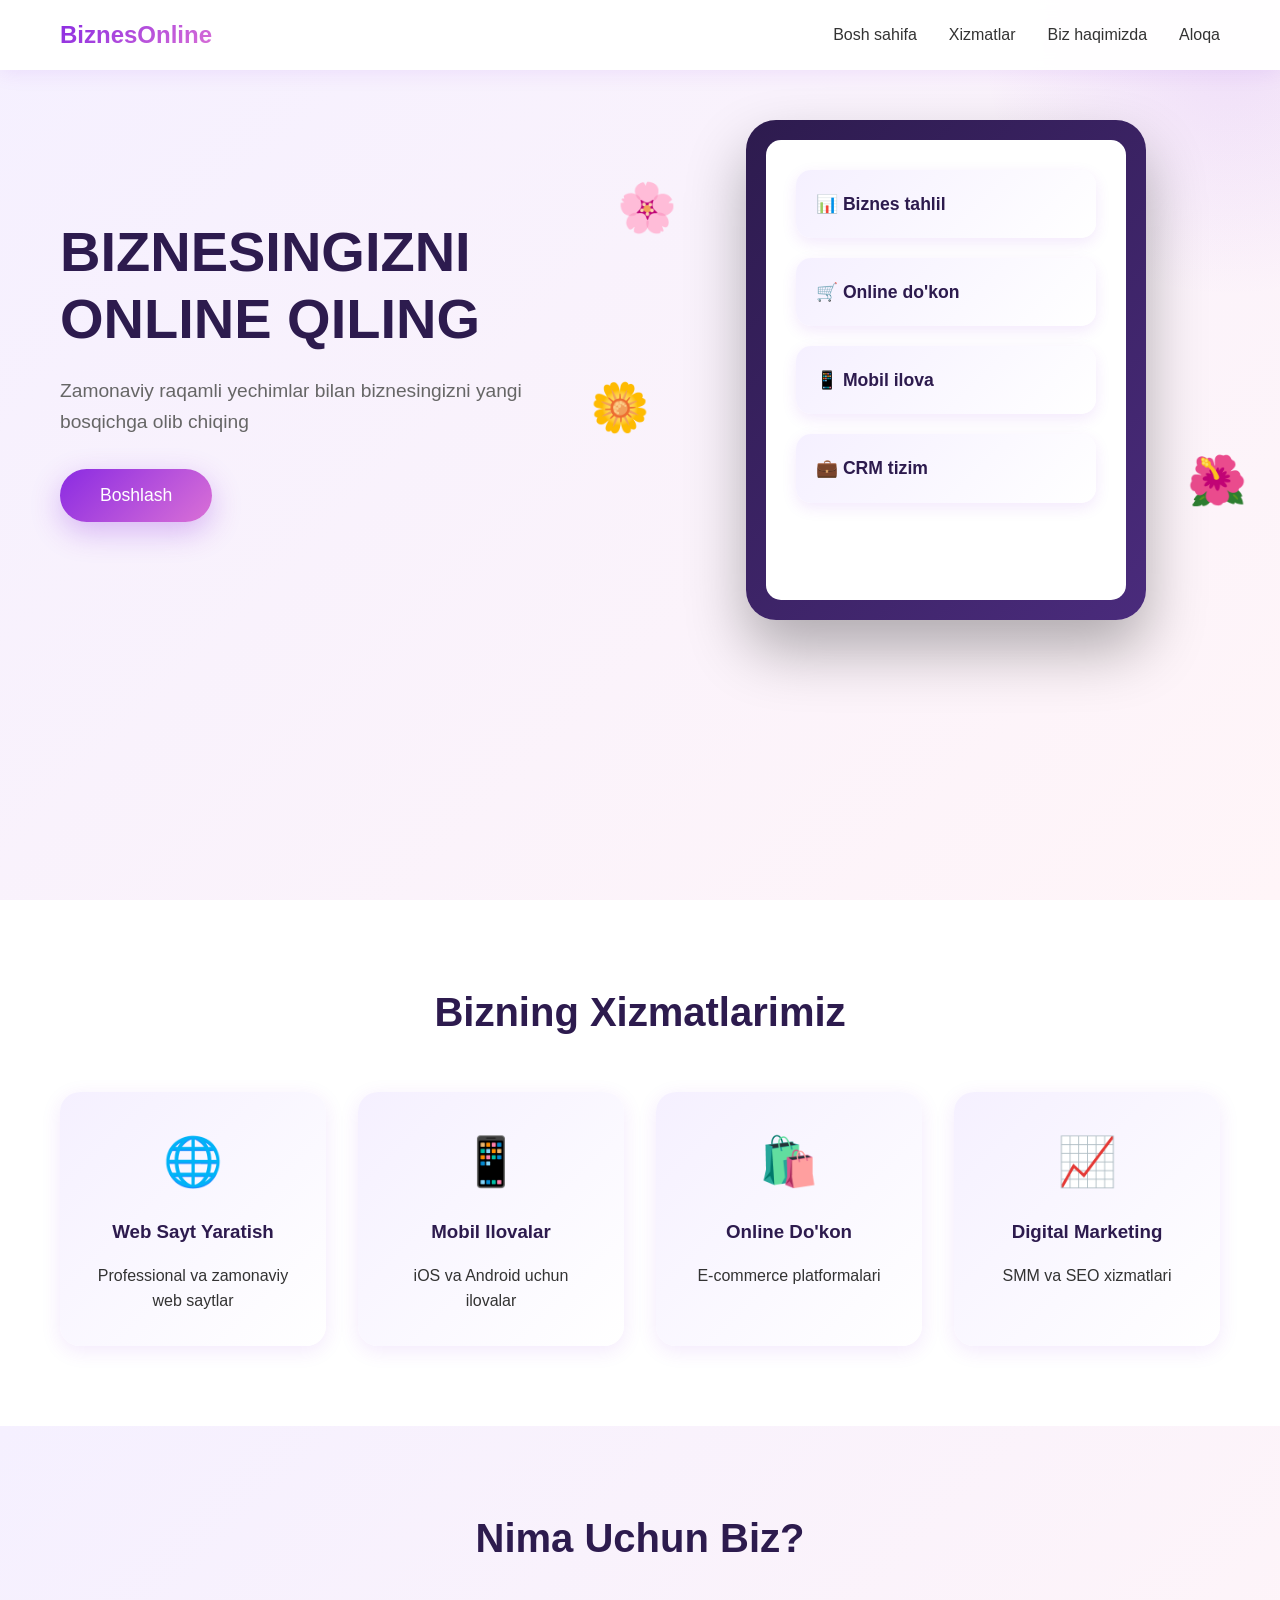
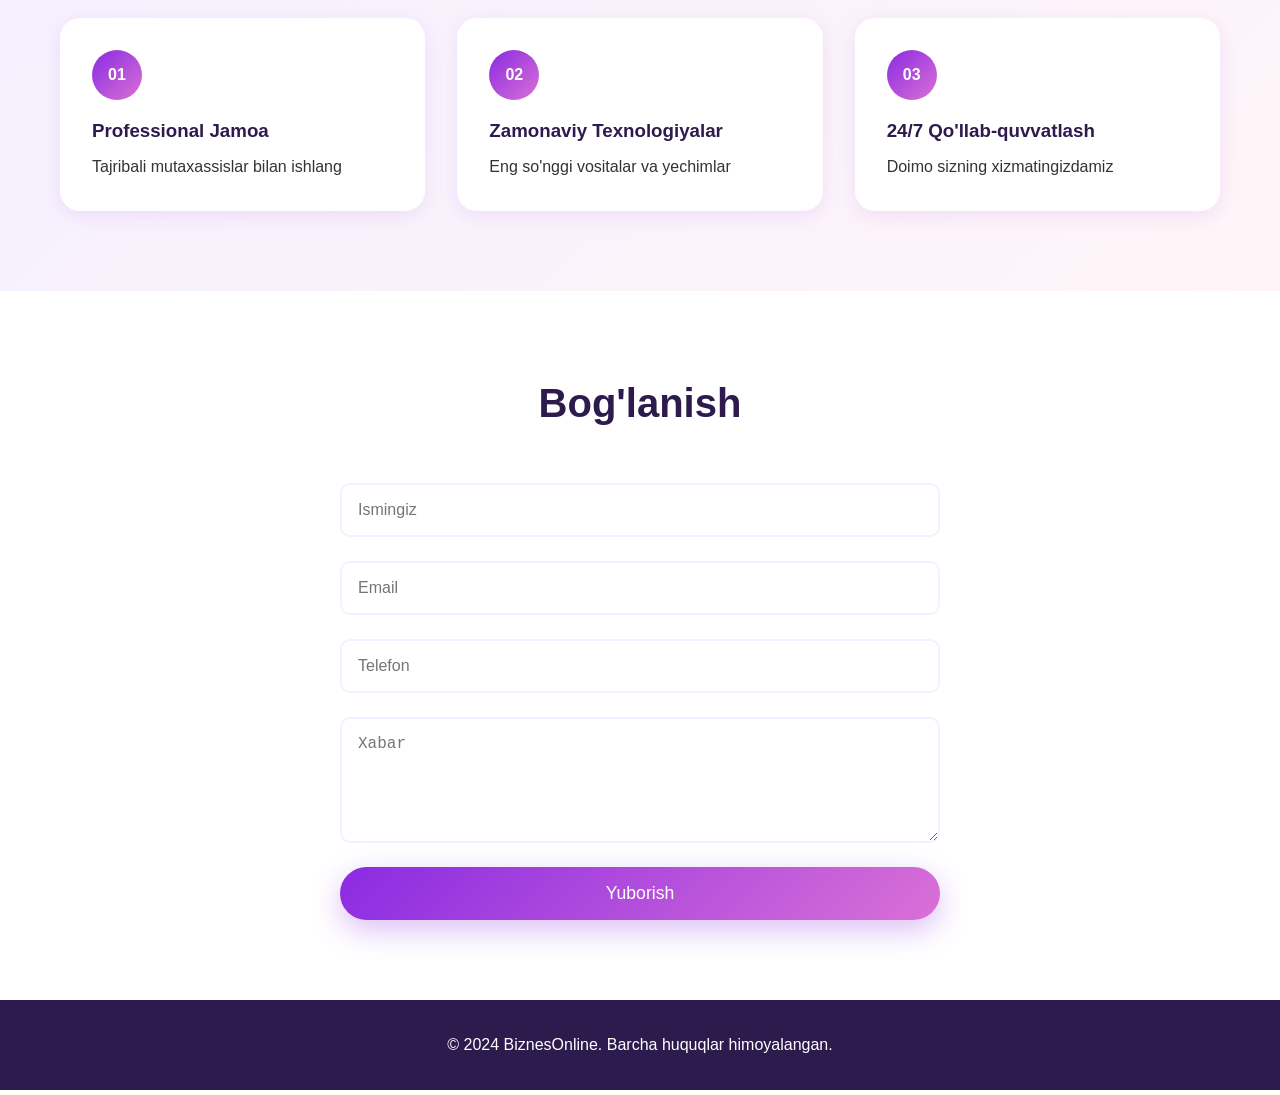
==== index.html @ da53edac "Initial commit: Bepul Sayt landing page" ====
<!DOCTYPE html>
<html lang="uz">

<head>
    <meta charset="UTF-8">
    <meta name="viewport" content="width=device-width, initial-scale=1.0">
    <title>Biznesingizni Online Qiling</title>
    <link rel="stylesheet" href="style.css">
</head>

<body>
    <header>
        <nav class="navbar">
            <div class="container">
                <div class="logo">BiznesOnline</div>
                <ul class="nav-menu">
                    <li><a href="#home">Bosh sahifa</a></li>
                    <li><a href="#services">Xizmatlar</a></li>
                    <li><a href="#about">Biz haqimizda</a></li>
                    <li><a href="#contact">Aloqa</a></li>
                </ul>
            </div>
        </nav>
    </header>

    <section id="home" class="hero">
        <div class="container">
            <div class="hero-content">
                <div class="hero-text">
                    <h1>BIZNESINGIZNI<br>ONLINE QILING</h1>
                    <p>Zamonaviy raqamli yechimlar bilan biznesingizni yangi bosqichga olib chiqing</p>
                    <button class="cta-button">Boshlash</button>
                </div>
                <div class="hero-image">
                    <div class="tablet-mockup">
                        <div class="tablet-screen">
                            <div class="menu-item">📊 Biznes tahlil</div>
                            <div class="menu-item">🛒 Online do'kon</div>
                            <div class="menu-item">📱 Mobil ilova</div>
                            <div class="menu-item">💼 CRM tizim</div>
                        </div>
                    </div>
                    <div class="flower flower-1">🌸</div>
                    <div class="flower flower-2">🌺</div>
                    <div class="flower flower-3">🌼</div>
                </div>
            </div>
        </div>
    </section>

    <section id="services" class="services">
        <div class="container">
            <h2>Bizning Xizmatlarimiz</h2>
            <div class="services-grid">
                <div class="service-card">
                    <div class="icon">🌐</div>
                    <h3>Web Sayt Yaratish</h3>
                    <p>Professional va zamonaviy web saytlar</p>
                </div>
                <div class="service-card">
                    <div class="icon">📱</div>
                    <h3>Mobil Ilovalar</h3>
                    <p>iOS va Android uchun ilovalar</p>
                </div>
                <div class="service-card">
                    <div class="icon">🛍️</div>
                    <h3>Online Do'kon</h3>
                    <p>E-commerce platformalari</p>
                </div>
                <div class="service-card">
                    <div class="icon">📈</div>
                    <h3>Digital Marketing</h3>
                    <p>SMM va SEO xizmatlari</p>
                </div>
            </div>
        </div>
    </section>

    <section id="about" class="about">
        <div class="container">
            <h2>Nima Uchun Biz?</h2>
            <div class="features">
                <div class="feature">
                    <span class="feature-number">01</span>
                    <h3>Professional Jamoa</h3>
                    <p>Tajribali mutaxassislar bilan ishlang</p>
                </div>
                <div class="feature">
                    <span class="feature-number">02</span>
                    <h3>Zamonaviy Texnologiyalar</h3>
                    <p>Eng so'nggi vositalar va yechimlar</p>
                </div>
                <div class="feature">
                    <span class="feature-number">03</span>
                    <h3>24/7 Qo'llab-quvvatlash</h3>
                    <p>Doimo sizning xizmatingizdamiz</p>
                </div>
            </div>
        </div>
    </section>

    <section id="contact" class="contact">
        <div class="container">
            <h2>Bog'lanish</h2>
            <form class="contact-form">
                <input type="text" placeholder="Ismingiz" required>
                <input type="email" placeholder="Email" required>
                <input type="tel" placeholder="Telefon" required>
                <textarea placeholder="Xabar" rows="5" required></textarea>
                <button type="submit" class="cta-button">Yuborish</button>
            </form>
        </div>
    </section>

    <footer>
        <div class="container">
            <p>&copy; 2024 BiznesOnline. Barcha huquqlar himoyalangan.</p>
        </div>
    </footer>
</body>

</html>
---- style.css ----
* {
    margin: 0;
    padding: 0;
    box-sizing: border-box;
}

body {
    font-family: 'Segoe UI', Tahoma, Geneva, Verdana, sans-serif;
    line-height: 1.6;
    color: #333;
    overflow-x: hidden;
}

.container {
    max-width: 1200px;
    margin: 0 auto;
    padding: 0 20px;
}

/* Navbar */
.navbar {
    background: rgba(255, 255, 255, 0.95);
    backdrop-filter: blur(10px);
    padding: 1rem 0;
    position: fixed;
    width: 100%;
    top: 0;
    z-index: 1000;
    box-shadow: 0 2px 20px rgba(138, 43, 226, 0.1);
}

.navbar .container {
    display: flex;
    justify-content: space-between;
    align-items: center;
}

.logo {
    font-size: 1.5rem;
    font-weight: bold;
    background: linear-gradient(135deg, #8a2be2, #da70d6);
    -webkit-background-clip: text;
    -webkit-text-fill-color: transparent;
}

.nav-menu {
    display: flex;
    list-style: none;
    gap: 2rem;
}

.nav-menu a {
    text-decoration: none;
    color: #333;
    font-weight: 500;
    transition: color 0.3s;
}

.nav-menu a:hover {
    color: #8a2be2;
}

/* Hero Section */
.hero {
    min-height: 100vh;
    background: linear-gradient(135deg, #f5f0ff 0%, #fff5f8 100%);
    padding: 120px 0 60px;
    position: relative;
    overflow: hidden;
}

.hero::before {
    content: '';
    position: absolute;
    width: 500px;
    height: 500px;
    background: radial-gradient(circle, rgba(138, 43, 226, 0.1) 0%, transparent 70%);
    border-radius: 50%;
    top: -200px;
    right: -200px;
}

.hero-content {
    display: grid;
    grid-template-columns: 1fr 1fr;
    gap: 4rem;
    align-items: center;
}

.hero-text h1 {
    font-size: 3.5rem;
    font-weight: 800;
    color: #2d1b4e;
    margin-bottom: 1.5rem;
    line-height: 1.2;
}

.hero-text p {
    font-size: 1.2rem;
    color: #666;
    margin-bottom: 2rem;
}

.cta-button {
    background: linear-gradient(135deg, #8a2be2, #da70d6);
    color: white;
    border: none;
    padding: 1rem 2.5rem;
    font-size: 1.1rem;
    border-radius: 50px;
    cursor: pointer;
    transition: transform 0.3s, box-shadow 0.3s;
    box-shadow: 0 10px 30px rgba(138, 43, 226, 0.3);
}

.cta-button:hover {
    transform: translateY(-3px);
    box-shadow: 0 15px 40px rgba(138, 43, 226, 0.4);
}

/* Tablet Mockup */
.hero-image {
    position: relative;
    display: flex;
    justify-content: center;
    align-items: center;
}

.tablet-mockup {
    width: 400px;
    height: 500px;
    background: linear-gradient(135deg, #2d1b4e, #4a2b7c);
    border-radius: 30px;
    padding: 20px;
    box-shadow: 0 30px 60px rgba(0, 0, 0, 0.3);
    position: relative;
    z-index: 2;
}

.tablet-screen {
    width: 100%;
    height: 100%;
    background: white;
    border-radius: 15px;
    padding: 30px;
    display: flex;
    flex-direction: column;
    gap: 20px;
}

.menu-item {
    background: linear-gradient(135deg, #f5f0ff, #fff);
    padding: 20px;
    border-radius: 15px;
    font-size: 1.1rem;
    font-weight: 600;
    color: #2d1b4e;
    box-shadow: 0 5px 15px rgba(138, 43, 226, 0.1);
    transition: transform 0.3s;
}

.menu-item:hover {
    transform: translateX(10px);
}

.flower {
    position: absolute;
    font-size: 3rem;
    animation: float 3s ease-in-out infinite;
    z-index: 1;
}

.flower-1 {
    top: 10%;
    left: -10%;
    animation-delay: 0s;
}

.flower-2 {
    bottom: 20%;
    right: -5%;
    animation-delay: 1s;
}

.flower-3 {
    top: 50%;
    left: -15%;
    animation-delay: 2s;
}

@keyframes float {

    0%,
    100% {
        transform: translateY(0px) rotate(0deg);
    }

    50% {
        transform: translateY(-20px) rotate(5deg);
    }
}

/* Services Section */
.services {
    padding: 80px 0;
    background: white;
}

.services h2 {
    text-align: center;
    font-size: 2.5rem;
    color: #2d1b4e;
    margin-bottom: 3rem;
}

.services-grid {
    display: grid;
    grid-template-columns: repeat(auto-fit, minmax(250px, 1fr));
    gap: 2rem;
}

.service-card {
    background: linear-gradient(135deg, #f5f0ff, #fff);
    padding: 2rem;
    border-radius: 20px;
    text-align: center;
    transition: transform 0.3s, box-shadow 0.3s;
    box-shadow: 0 5px 20px rgba(138, 43, 226, 0.1);
}

.service-card:hover {
    transform: translateY(-10px);
    box-shadow: 0 15px 40px rgba(138, 43, 226, 0.2);
}

.service-card .icon {
    font-size: 3rem;
    margin-bottom: 1rem;
}

.service-card h3 {
    color: #2d1b4e;
    margin-bottom: 1rem;
}

/* About Section */
.about {
    padding: 80px 0;
    background: linear-gradient(135deg, #f5f0ff 0%, #fff5f8 100%);
}

.about h2 {
    text-align: center;
    font-size: 2.5rem;
    color: #2d1b4e;
    margin-bottom: 3rem;
}

.features {
    display: grid;
    grid-template-columns: repeat(auto-fit, minmax(300px, 1fr));
    gap: 2rem;
}

.feature {
    background: white;
    padding: 2rem;
    border-radius: 20px;
    box-shadow: 0 5px 20px rgba(138, 43, 226, 0.1);
}

.feature-number {
    display: inline-block;
    background: linear-gradient(135deg, #8a2be2, #da70d6);
    color: white;
    width: 50px;
    height: 50px;
    line-height: 50px;
    text-align: center;
    border-radius: 50%;
    font-weight: bold;
    margin-bottom: 1rem;
}

.feature h3 {
    color: #2d1b4e;
    margin-bottom: 0.5rem;
}

/* Contact Section */
.contact {
    padding: 80px 0;
    background: white;
}

.contact h2 {
    text-align: center;
    font-size: 2.5rem;
    color: #2d1b4e;
    margin-bottom: 3rem;
}

.contact-form {
    max-width: 600px;
    margin: 0 auto;
    display: flex;
    flex-direction: column;
    gap: 1.5rem;
}

.contact-form input,
.contact-form textarea {
    padding: 1rem;
    border: 2px solid #f5f0ff;
    border-radius: 10px;
    font-size: 1rem;
    transition: border-color 0.3s;
}

.contact-form input:focus,
.contact-form textarea:focus {
    outline: none;
    border-color: #8a2be2;
}

/* Footer */
footer {
    background: #2d1b4e;
    color: white;
    text-align: center;
    padding: 2rem 0;
}

/* Responsive */
@media (max-width: 768px) {
    .hero-content {
        grid-template-columns: 1fr;
        text-align: center;
    }

    .hero-text h1 {
        font-size: 2.5rem;
    }

    .tablet-mockup {
        width: 300px;
        height: 400px;
    }

    .nav-menu {
        flex-direction: column;
        gap: 1rem;
    }
}
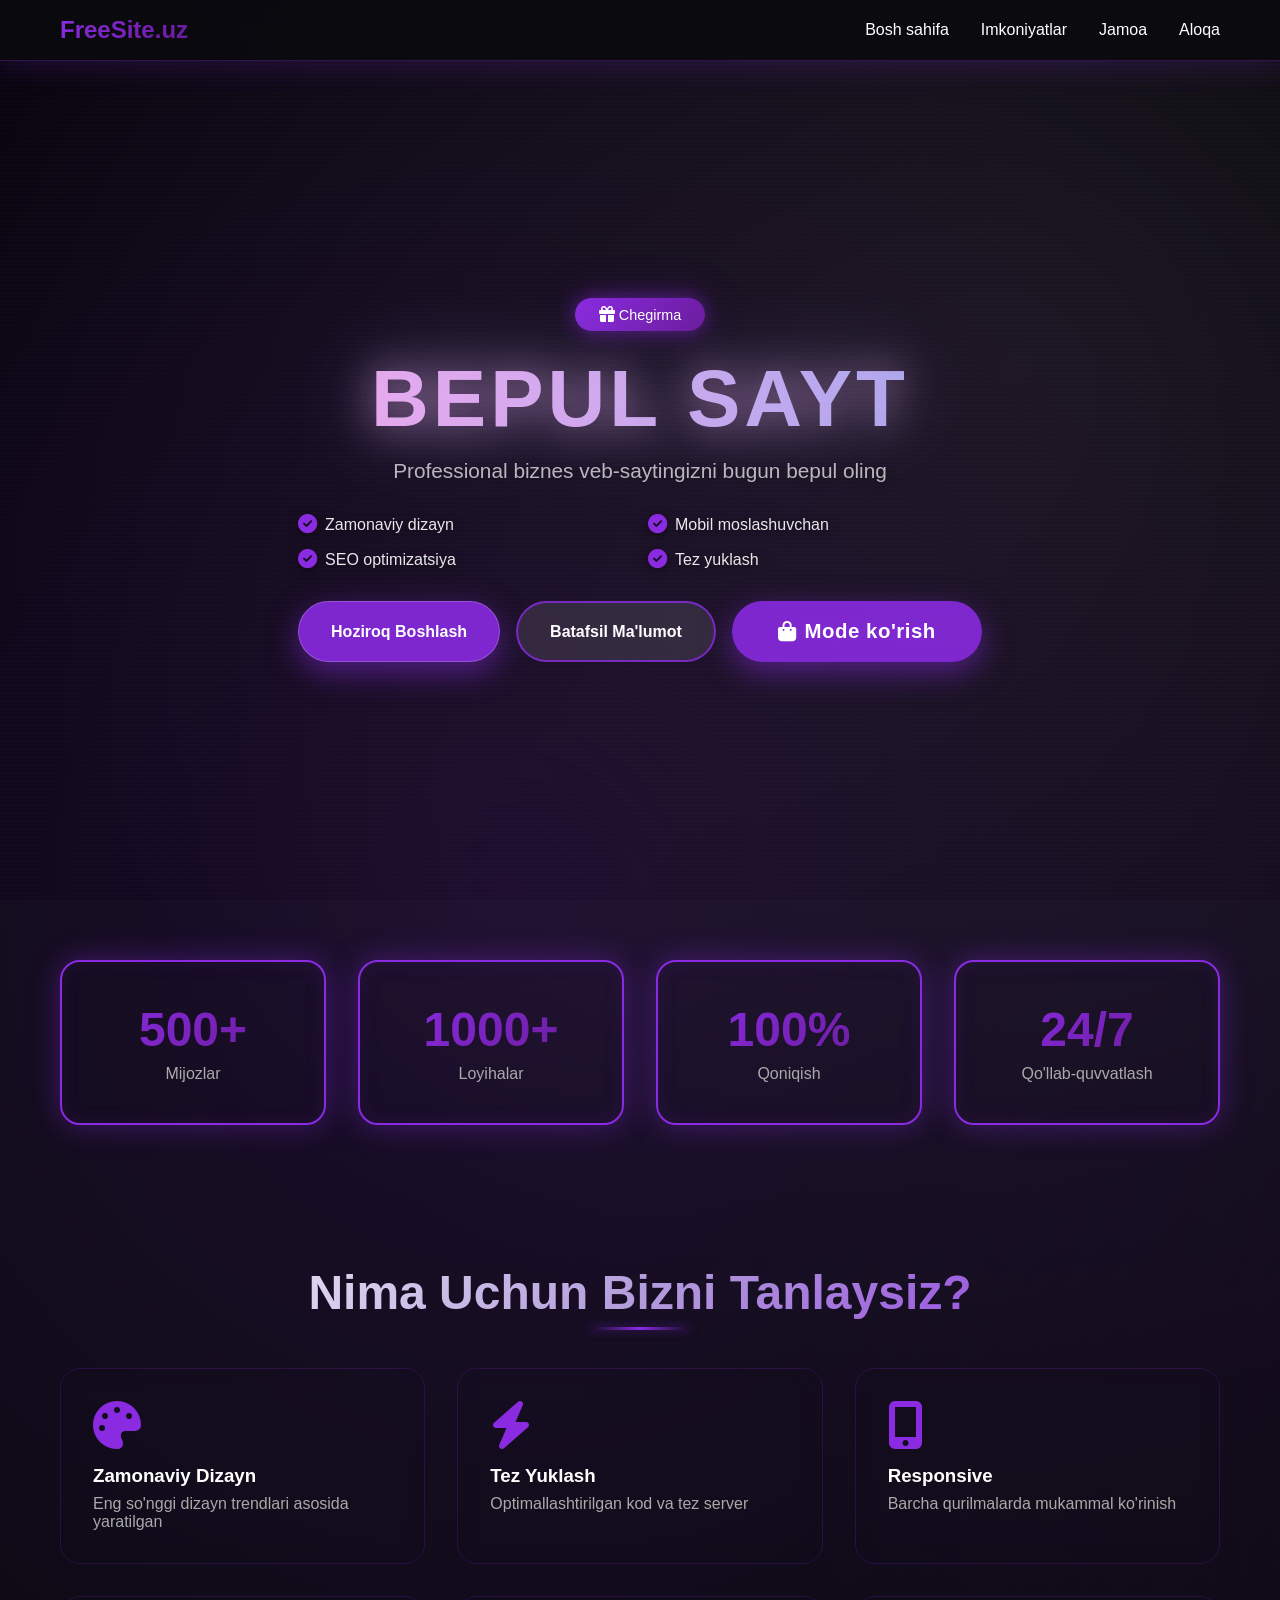
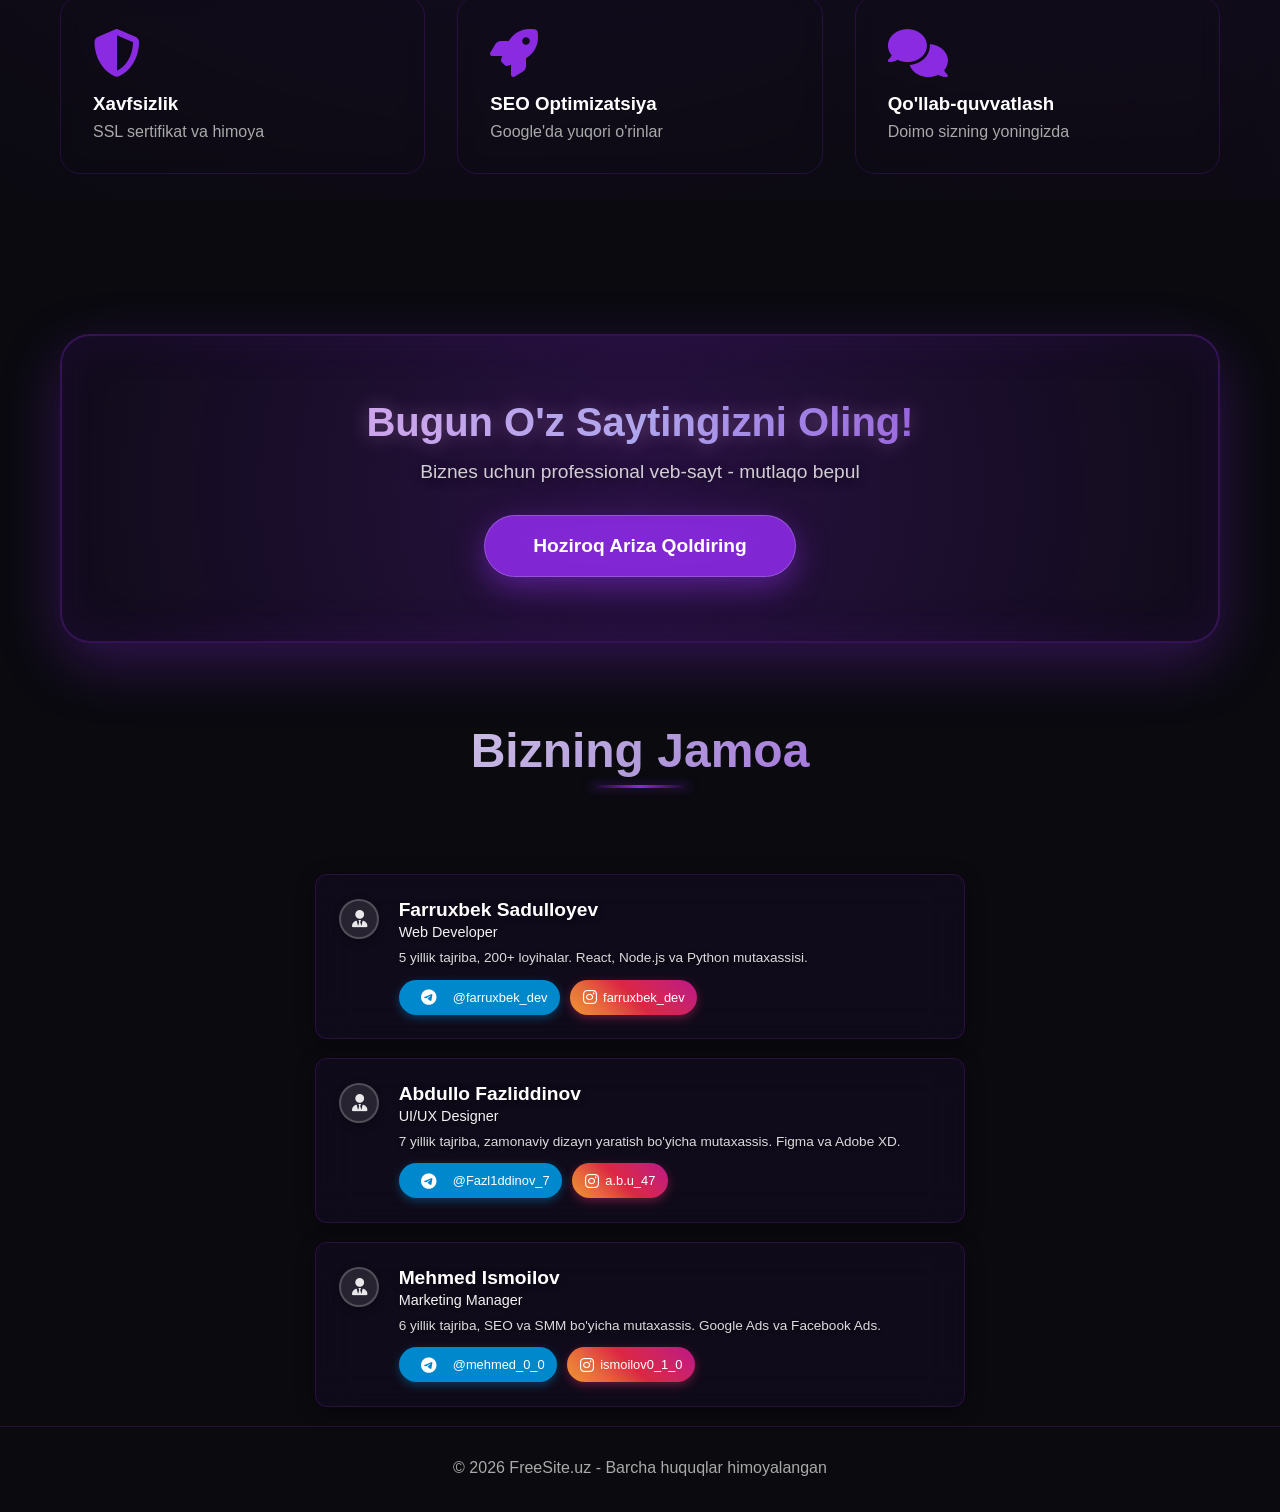
==== commit 6ef6c2b7: "Update index.html with bepul-sayt design" ====
--- a/index.html
+++ b/index.html
@@ -4,119 +4,353 @@
 <head>
     <meta charset="UTF-8">
     <meta name="viewport" content="width=device-width, initial-scale=1.0">
-    <title>Biznesingizni Online Qiling</title>
-    <link rel="stylesheet" href="style.css">
+    <title>Bepul Sayt - Professional Web Dizayn</title>
+    <link rel="stylesheet" href="bepul-sayt-new.css?v=2">
+    <link rel="stylesheet" href="team-fix.css?v=1">
+    <link rel="stylesheet" href="responsive.css?v=1">
+    <link rel="stylesheet" href="https://cdnjs.cloudflare.com/ajax/libs/font-awesome/6.4.0/css/all.min.css">
 </head>
 
 <body>
-    <header>
-        <nav class="navbar">
-            <div class="container">
-                <div class="logo">BiznesOnline</div>
-                <ul class="nav-menu">
-                    <li><a href="#home">Bosh sahifa</a></li>
-                    <li><a href="#services">Xizmatlar</a></li>
-                    <li><a href="#about">Biz haqimizda</a></li>
-                    <li><a href="#contact">Aloqa</a></li>
-                </ul>
-            </div>
-        </nav>
-    </header>
-
-    <section id="home" class="hero">
+    <div class="video-container">
+        <video autoplay muted loop playsinline class="video-background">
+            <source src="car.mp4" type="video/mp4">
+        </video>
+    </div>
+
+    <nav class="navbar">
+        <div class="container">
+            <div class="logo">FreeSite.uz</div>
+            <div class="hamburger" onclick="openMenu()">
+                <span></span>
+                <span></span>
+                <span></span>
+            </div>
+            <ul class="nav-links">
+                <li><a href="#home">Bosh sahifa</a></li>
+                <li><a href="#features">Imkoniyatlar</a></li>
+                <li><a href="#team">Jamoa</a></li>
+                <li><a href="#contact">Aloqa</a></li>
+            </ul>
+        </div>
+    </nav>
+
+    <!-- Mobile Menu Overlay -->
+    <div class="mobile-menu-overlay" onclick="closeMenu()"></div>
+
+    <!-- Mobile Menu -->
+    <div class="mobile-menu">
+        <ul class="mobile-nav-links">
+            <li><a href="#home" onclick="closeMenu()">Bosh sahifa</a></li>
+            <li><a href="#features" onclick="closeMenu()">Imkoniyatlar</a></li>
+            <li><a href="#team" onclick="closeMenu()">Jamoa</a></li>
+            <li><a href="#contact" onclick="closeMenu()">Aloqa</a></li>
+        </ul>
+    </div>
+
+    <section class="hero" id="home">
         <div class="container">
             <div class="hero-content">
                 <div class="hero-text">
-                    <h1>BIZNESINGIZNI<br>ONLINE QILING</h1>
-                    <p>Zamonaviy raqamli yechimlar bilan biznesingizni yangi bosqichga olib chiqing</p>
-                    <button class="cta-button">Boshlash</button>
-                </div>
-                <div class="hero-image">
-                    <div class="tablet-mockup">
-                        <div class="tablet-screen">
-                            <div class="menu-item">📊 Biznes tahlil</div>
-                            <div class="menu-item">🛒 Online do'kon</div>
-                            <div class="menu-item">📱 Mobil ilova</div>
-                            <div class="menu-item">💼 CRM tizim</div>
+                    <div class="badge"><i class="fas fa-gift"></i> Chegirma</div>
+                    <h1 class="main-title">BEPUL SAYT</h1>
+                    <p class="subtitle">Professional biznes veb-saytingizni bugun bepul oling</p>
+                    <div class="features-list">
+                        <div class="feature-item"><i class="fas fa-check-circle"></i> Zamonaviy dizayn</div>
+                        <div class="feature-item"><i class="fas fa-check-circle"></i> Mobil moslashuvchan</div>
+                        <div class="feature-item"><i class="fas fa-check-circle"></i> SEO optimizatsiya</div>
+                        <div class="feature-item"><i class="fas fa-check-circle"></i> Tez yuklash</div>
+                    </div>
+                    <div class="cta-buttons">
+                        <button class="btn btn-primary" onclick="openModal()">Hoziroq Boshlash</button>
+                        <button class="btn btn-secondary" onclick="window.location.href='#team'">Batafsil
+                            Ma'lumot</button>
+                        <button class="btn btn-mode" onclick="window.open('https://dokon-hub.netlify.app/', '_blank')">
+                            <i class="fas fa-shopping-bag"></i> Mode ko'rish
+                        </button>
+                    </div>
+                </div>
+            </div>
+        </div>
+    </section>
+
+    <section class="stats">
+        <div class="container">
+            <div class="stats-grid">
+                <div class="stat-item">
+                    <div class="stat-number">500+</div>
+                    <div class="stat-label">Mijozlar</div>
+                </div>
+                <div class="stat-item">
+                    <div class="stat-number">1000+</div>
+                    <div class="stat-label">Loyihalar</div>
+                </div>
+                <div class="stat-item">
+                    <div class="stat-number">100%</div>
+                    <div class="stat-label">Qoniqish</div>
+                </div>
+                <div class="stat-item">
+                    <div class="stat-number">24/7</div>
+                    <div class="stat-label">Qo'llab-quvvatlash</div>
+                </div>
+            </div>
+        </div>
+    </section>
+
+    <section class="features" id="features">
+        <div class="container">
+            <h2 class="section-title">Nima Uchun Bizni Tanlaysiz?</h2>
+            <div class="features-grid">
+                <div class="feature-card">
+                    <div class="feature-icon"><i class="fas fa-palette"></i></div>
+                    <h3>Zamonaviy Dizayn</h3>
+                    <p>Eng so'nggi dizayn trendlari asosida yaratilgan</p>
+                </div>
+                <div class="feature-card">
+                    <div class="feature-icon"><i class="fas fa-bolt"></i></div>
+                    <h3>Tez Yuklash</h3>
+                    <p>Optimallashtirilgan kod va tez server</p>
+                </div>
+                <div class="feature-card">
+                    <div class="feature-icon"><i class="fas fa-mobile-alt"></i></div>
+                    <h3>Responsive</h3>
+                    <p>Barcha qurilmalarda mukammal ko'rinish</p>
+                </div>
+                <div class="feature-card">
+                    <div class="feature-icon"><i class="fas fa-shield-alt"></i></div>
+                    <h3>Xavfsizlik</h3>
+                    <p>SSL sertifikat va himoya</p>
+                </div>
+                <div class="feature-card">
+                    <div class="feature-icon"><i class="fas fa-rocket"></i></div>
+                    <h3>SEO Optimizatsiya</h3>
+                    <p>Google'da yuqori o'rinlar</p>
+                </div>
+                <div class="feature-card">
+                    <div class="feature-icon"><i class="fas fa-comments"></i></div>
+                    <h3>Qo'llab-quvvatlash</h3>
+                    <p>Doimo sizning yoningizda</p>
+                </div>
+            </div>
+        </div>
+    </section>
+
+    <section class="cta-section">
+        <div class="container">
+            <div class="cta-content">
+                <h2>Bugun O'z Saytingizni Oling!</h2>
+                <p>Biznes uchun professional veb-sayt - mutlaqo bepul</p>
+                <button class="btn btn-large" onclick="openModal()">Hoziroq Ariza Qoldiring</button>
+            </div>
+        </div>
+    </section>
+
+    <section id="team" class="team">
+        <div class="container">
+            <h2 class="section-title">Bizning Jamoa</h2>
+            <div class="team-grid">
+                <div class="team-card">
+                    <div class="team-avatar">
+                        <i class="fas fa-user-tie"></i>
+                    </div>
+                    <div class="team-info">
+                        <h3>Farruxbek Sadulloyev</h3>
+                        <p class="team-role">Web Developer</p>
+                        <p class="team-bio">5 yillik tajriba, 200+ loyihalar. React, Node.js va Python mutaxassisi.</p>
+                        <div class="team-social">
+                            <a href="https://t.me/farruxbek_dev" target="_blank">
+                                <i class="fab fa-telegram"></i>
+                                <span>@farruxbek_dev</span>
+                            </a>
+                            <a href="https://instagram.com/farruxbek_dev" target="_blank">
+                                <i class="fab fa-instagram"></i>
+                                <span>farruxbek_dev</span>
+                            </a>
                         </div>
                     </div>
-                    <div class="flower flower-1">🌸</div>
-                    <div class="flower flower-2">🌺</div>
-                    <div class="flower flower-3">🌼</div>
-                </div>
-            </div>
-        </div>
-    </section>
-
-    <section id="services" class="services">
-        <div class="container">
-            <h2>Bizning Xizmatlarimiz</h2>
-            <div class="services-grid">
-                <div class="service-card">
-                    <div class="icon">🌐</div>
-                    <h3>Web Sayt Yaratish</h3>
-                    <p>Professional va zamonaviy web saytlar</p>
-                </div>
-                <div class="service-card">
-                    <div class="icon">📱</div>
-                    <h3>Mobil Ilovalar</h3>
-                    <p>iOS va Android uchun ilovalar</p>
-                </div>
-                <div class="service-card">
-                    <div class="icon">🛍️</div>
-                    <h3>Online Do'kon</h3>
-                    <p>E-commerce platformalari</p>
-                </div>
-                <div class="service-card">
-                    <div class="icon">📈</div>
-                    <h3>Digital Marketing</h3>
-                    <p>SMM va SEO xizmatlari</p>
-                </div>
-            </div>
-        </div>
-    </section>
-
-    <section id="about" class="about">
-        <div class="container">
-            <h2>Nima Uchun Biz?</h2>
-            <div class="features">
-                <div class="feature">
-                    <span class="feature-number">01</span>
-                    <h3>Professional Jamoa</h3>
-                    <p>Tajribali mutaxassislar bilan ishlang</p>
-                </div>
-                <div class="feature">
-                    <span class="feature-number">02</span>
-                    <h3>Zamonaviy Texnologiyalar</h3>
-                    <p>Eng so'nggi vositalar va yechimlar</p>
-                </div>
-                <div class="feature">
-                    <span class="feature-number">03</span>
-                    <h3>24/7 Qo'llab-quvvatlash</h3>
-                    <p>Doimo sizning xizmatingizdamiz</p>
-                </div>
-            </div>
-        </div>
-    </section>
-
-    <section id="contact" class="contact">
-        <div class="container">
-            <h2>Bog'lanish</h2>
-            <form class="contact-form">
-                <input type="text" placeholder="Ismingiz" required>
-                <input type="email" placeholder="Email" required>
-                <input type="tel" placeholder="Telefon" required>
-                <textarea placeholder="Xabar" rows="5" required></textarea>
-                <button type="submit" class="cta-button">Yuborish</button>
-            </form>
-        </div>
-    </section>
+                </div>
+                <div class="team-card">
+                    <div class="team-avatar">
+                        <i class="fas fa-user-tie"></i>
+                    </div>
+                    <div class="team-info">
+                        <h3>Abdullo Fazliddinov</h3>
+                        <p class="team-role">UI/UX Designer</p>
+                        <p class="team-bio">7 yillik tajriba, zamonaviy dizayn yaratish bo'yicha mutaxassis. Figma va
+                            Adobe XD.</p>
+                        <div class="team-social">
+                            <a href="https://t.me/Fazl1ddinov_7" target="_blank">
+                                <i class="fab fa-telegram"></i>
+                                <span>@Fazl1ddinov_7</span>
+                            </a>
+                            <a href="https://instagram.com/a.b.u_47" target="_blank">
+                                <i class="fab fa-instagram"></i>
+                                <span>a.b.u_47</span>
+                            </a>
+                        </div>
+                    </div>
+                </div>
+                <div class="team-card">
+                    <div class="team-avatar">
+                        <i class="fas fa-user-tie"></i>
+                    </div>
+                    <div class="team-info">
+                        <h3>Mehmed Ismoilov</h3>
+                        <p class="team-role">Marketing Manager</p>
+                        <p class="team-bio">6 yillik tajriba, SEO va SMM bo'yicha mutaxassis. Google Ads va Facebook
+                            Ads.</p>
+                        <div class="team-social">
+                            <a href="https://t.me/mehmed_0_0" target="_blank">
+                                <i class="fab fa-telegram"></i>
+                                <span>@mehmed_0_0</span>
+                            </a>
+                            <a href="https://instagram.com/ismoilov0_1_0" target="_blank">
+                                <i class="fab fa-instagram"></i>
+                                <span>ismoilov0_1_0</span>
+                            </a>
+                        </div>
+                    </div>
+                </div>
+            </div>
+        </div>
+    </section>
+
+    <!-- Modal -->
+    <div id="teamModal" class="modal">
+        <div class="modal-content">
+            <div class="modal-header">
+                <h2>Jamoa A'zosini Tanlang</h2>
+                <button class="modal-close" onclick="closeModal()">×</button>
+            </div>
+            <div class="modal-team-grid">
+                <div class="modal-team-card" onclick="window.open('https://t.me/farruxbek_dev', '_blank')">
+                    <div class="modal-avatar">
+                        <i class="fas fa-user-tie"></i>
+                    </div>
+                    <div class="modal-team-info">
+                        <h3>Farruxbek Sadulloyev</h3>
+                        <p>Web Developer</p>
+                    </div>
+                    <i class="fas fa-arrow-right modal-arrow"></i>
+                </div>
+                <div class="modal-team-card" onclick="window.open('https://t.me/Fazl1ddinov_7', '_blank')">
+                    <div class="modal-avatar">
+                        <i class="fas fa-user-tie"></i>
+                    </div>
+                    <div class="modal-team-info">
+                        <h3>Abdullo Fazliddinov</h3>
+                        <p>UI/UX Designer</p>
+                    </div>
+                    <i class="fas fa-arrow-right modal-arrow"></i>
+                </div>
+                <div class="modal-team-card" onclick="window.open('https://t.me/mehmed_0_0', '_blank')">
+                    <div class="modal-avatar">
+                        <i class="fas fa-user-tie"></i>
+                    </div>
+                    <div class="modal-team-info">
+                        <h3>Mehmed Ismoilov</h3>
+                        <p>Marketing Manager</p>
+                    </div>
+                    <i class="fas fa-arrow-right modal-arrow"></i>
+                </div>
+            </div>
+        </div>
+    </div>
 
     <footer>
         <div class="container">
-            <p>&copy; 2024 BiznesOnline. Barcha huquqlar himoyalangan.</p>
+            <p>&copy; 2026 FreeSite.uz - Barcha huquqlar himoyalangan</p>
         </div>
     </footer>
+
+    <script>
+        // Hamburger Menu Functions
+        function openMenu() {
+            document.querySelector('.hamburger').classList.add('active');
+            document.querySelector('.mobile-menu').classList.add('active');
+            document.querySelector('.mobile-menu-overlay').classList.add('active');
+            document.body.style.overflow = 'hidden';
+        }
+
+        function closeMenu() {
+            document.querySelector('.hamburger').classList.remove('active');
+            document.querySelector('.mobile-menu').classList.remove('active');
+            document.querySelector('.mobile-menu-overlay').classList.remove('active');
+            document.body.style.overflow = 'auto';
+        }
+
+        // Modal Functions
+        function openModal() {
+            document.getElementById('teamModal').classList.add('show');
+            document.body.style.overflow = 'hidden';
+        }
+
+        function closeModal() {
+            document.getElementById('teamModal').classList.remove('show');
+            document.body.style.overflow = 'auto';
+        }
+
+        // Close modal when clicking outside
+        window.onclick = function (event) {
+            const modal = document.getElementById('teamModal');
+            if (event.target === modal) {
+                closeModal();
+            }
+        }
+
+        // Close modal with Escape key
+        document.addEventListener('keydown', function (event) {
+            if (event.key === 'Escape') {
+                closeModal();
+            }
+        });
+
+        // Card 3D tilt effect
+        const statCards = document.querySelectorAll('.stat-item');
+
+        statCards.forEach(card => {
+            card.addEventListener('mousemove', (e) => {
+                const rect = card.getBoundingClientRect();
+                const x = e.clientX - rect.left;
+                const y = e.clientY - rect.top;
+
+                const centerX = rect.width / 2;
+                const centerY = rect.height / 2;
+
+                const rotateX = (y - centerY) / 10;
+                const rotateY = (centerX - x) / 10;
+
+                card.style.transform = `perspective(1000px) rotateX(${rotateX}deg) rotateY(${rotateY}deg) translateY(-10px) scale(1.05)`;
+            });
+
+            card.addEventListener('mouseleave', () => {
+                card.style.transform = 'perspective(1000px) rotateX(0) rotateY(0) translateY(0) scale(1)';
+            });
+        });
+
+        // Feature cards 3D tilt effect
+        const featureCards = document.querySelectorAll('.feature-card');
+
+        featureCards.forEach(card => {
+            card.addEventListener('mousemove', (e) => {
+                const rect = card.getBoundingClientRect();
+                const x = e.clientX - rect.left;
+                const y = e.clientY - rect.top;
+
+                const centerX = rect.width / 2;
+                const centerY = rect.height / 2;
+
+                const rotateX = (y - centerY) / 15;
+                const rotateY = (centerX - x) / 15;
+
+                card.style.transform = `perspective(1000px) rotateX(${rotateX}deg) rotateY(${rotateY}deg) translateY(-15px) scale(1.02)`;
+            });
+
+            card.addEventListener('mouseleave', () => {
+                card.style.transform = 'perspective(1000px) rotateX(0) rotateY(0) translateY(0) scale(1)';
+            });
+        });
+    </script>
 </body>
 
 </html>
--- a/bepul-sayt-new.css
+++ b/bepul-sayt-new.css
@@ -0,0 +1,1474 @@
+* {
+    margin: 0;
+    padding: 0;
+    box-sizing: border-box;
+}
+
+body {
+    font-family: 'Segoe UI', Tahoma, Geneva, Verdana, sans-serif;
+    background: #0a0a0f;
+    color: #ffffff;
+    overflow-x: hidden;
+    position: relative;
+}
+
+/* Video Container */
+.video-container {
+    position: fixed;
+    top: 0;
+    left: 0;
+    width: 100%;
+    height: 100%;
+    z-index: -1;
+}
+
+/* Video Background */
+.video-background {
+    position: absolute;
+    top: 50%;
+    left: 50%;
+    width: 100%;
+    height: 100%;
+    transform: translate(-50%, -50%);
+    pointer-events: none;
+    border: none;
+    object-fit: contain;
+    object-position: center center;
+}
+
+/* Videoni xiralashtirish va rangini biroz o'chirish */
+.video-container::after {
+    content: "";
+    position: absolute;
+    top: 0;
+    left: 0;
+    width: 100%;
+    height: 100%;
+    background: rgba(0, 0, 0, 0.4);
+    z-index: 1;
+}
+
+@keyframes gradientMove {
+    0% {
+        background-position: 0% 50%;
+    }
+
+    50% {
+        background-position: 100% 50%;
+    }
+
+    100% {
+        background-position: 0% 50%;
+    }
+}
+
+body::before {
+    content: '';
+    position: fixed;
+    top: 0;
+    left: 0;
+    width: 100%;
+    height: 100%;
+    background:
+        repeating-linear-gradient(0deg,
+            transparent,
+            transparent 2px,
+            rgba(138, 43, 226, 0.03) 2px,
+            rgba(138, 43, 226, 0.03) 4px);
+    pointer-events: none;
+    z-index: 1;
+    animation: gridMove 20s linear infinite;
+}
+
+@keyframes gridMove {
+    0% {
+        transform: translateY(0);
+    }
+
+    100% {
+        transform: translateY(50px);
+    }
+}
+
+body::after {
+    content: '';
+    position: fixed;
+    top: 0;
+    left: 0;
+    width: 200%;
+    height: 200%;
+    background:
+        radial-gradient(circle at 20% 50%, rgba(138, 43, 226, 0.15) 0%, transparent 50%),
+        radial-gradient(circle at 80% 80%, rgba(106, 27, 154, 0.15) 0%, transparent 50%),
+        radial-gradient(circle at 40% 20%, rgba(169, 169, 169, 0.1) 0%, transparent 50%);
+    animation: backgroundFloat 25s ease-in-out infinite;
+    pointer-events: none;
+    z-index: 0;
+}
+
+@keyframes backgroundFloat {
+
+    0%,
+    100% {
+        transform: translate(0, 0) rotate(0deg);
+    }
+
+    33% {
+        transform: translate(-5%, 5%) rotate(5deg);
+    }
+
+    66% {
+        transform: translate(5%, -5%) rotate(-5deg);
+    }
+}
+
+.container {
+    max-width: 1200px;
+    margin: 0 auto;
+    padding: 0 20px;
+}
+
+/* Animated Lights */
+.lights-container {
+    position: fixed;
+    width: 100%;
+    height: 100%;
+    top: 0;
+    left: 0;
+    pointer-events: none;
+    z-index: 0;
+    overflow: hidden;
+}
+
+.light {
+    position: absolute;
+    border-radius: 50%;
+    filter: blur(100px);
+    animation: float 8s ease-in-out infinite;
+    opacity: 0.8;
+}
+
+.light-purple {
+    background: radial-gradient(circle, rgba(138, 43, 226, 0.6) 0%, rgba(147, 51, 234, 0.4) 30%, transparent 70%);
+}
+
+.light-gray {
+    background: radial-gradient(circle, rgba(169, 169, 169, 0.5) 0%, rgba(200, 200, 200, 0.3) 30%, transparent 70%);
+}
+
+.light-1 {
+    width: 500px;
+    height: 500px;
+    top: 5%;
+    left: 5%;
+    animation-delay: 0s;
+}
+
+.light-2 {
+    width: 600px;
+    height: 600px;
+    top: 40%;
+    right: 5%;
+    animation-delay: 2s;
+}
+
+.light-3 {
+    width: 450px;
+    height: 450px;
+    bottom: 15%;
+    left: 15%;
+    animation-delay: 4s;
+}
+
+.light-4 {
+    width: 550px;
+    height: 550px;
+    top: 25%;
+    right: 25%;
+    animation-delay: 1s;
+}
+
+.light-5 {
+    width: 400px;
+    height: 400px;
+    bottom: 5%;
+    right: 15%;
+    animation-delay: 3s;
+}
+
+.light-6 {
+    width: 350px;
+    height: 350px;
+    top: 60%;
+    left: 40%;
+    animation-delay: 5s;
+}
+
+.light-7 {
+    width: 480px;
+    height: 480px;
+    bottom: 30%;
+    right: 40%;
+    animation-delay: 2.5s;
+}
+
+.light-8 {
+    width: 420px;
+    height: 420px;
+    top: 15%;
+    left: 50%;
+    animation-delay: 3.5s;
+}
+
+@keyframes float {
+
+    0%,
+    100% {
+        transform: translate(0, 0) scale(1);
+    }
+
+    33% {
+        transform: translate(30px, -30px) scale(1.1);
+    }
+
+    66% {
+        transform: translate(-20px, 20px) scale(0.9);
+    }
+}
+
+/* Navbar */
+.navbar {
+    position: fixed;
+    width: 100%;
+    top: 0;
+    z-index: 1000;
+    background: rgba(10, 10, 15, 0.9);
+    backdrop-filter: blur(20px);
+    border-bottom: 1px solid rgba(138, 43, 226, 0.3);
+    padding: 1rem 0;
+    box-shadow: 0 5px 30px rgba(138, 43, 226, 0.2);
+}
+
+.navbar .container {
+    display: flex;
+    justify-content: space-between;
+    align-items: center;
+}
+
+.logo {
+    font-size: 1.5rem;
+    font-weight: bold;
+    background: linear-gradient(135deg, #8a2be2, #6a1b9a);
+    -webkit-background-clip: text;
+    -webkit-text-fill-color: transparent;
+}
+
+.nav-links {
+    display: flex;
+    list-style: none;
+    gap: 2rem;
+}
+
+.nav-links a {
+    color: #ffffff;
+    text-decoration: none;
+    transition: color 0.3s;
+    font-weight: 500;
+}
+
+.nav-links a:hover {
+    color: #8a2be2;
+}
+
+/* Hero Section */
+.hero {
+    min-height: 100vh;
+    display: flex;
+    align-items: center;
+    padding: 120px 0 60px;
+    position: relative;
+    z-index: 1;
+}
+
+.hero-content {
+    display: flex;
+    justify-content: center;
+    align-items: center;
+    text-align: center;
+}
+
+.hero-text {
+    animation: fadeInLeft 1s ease-out;
+}
+
+.badge {
+    display: inline-block;
+    background: rgba(138, 43, 226, 0.9);
+    padding: 0.5rem 1.5rem;
+    border-radius: 50px;
+    font-size: 0.9rem;
+    margin-bottom: 1.5rem;
+    animation: pulse 2s ease-in-out infinite;
+    box-shadow: 0 5px 20px rgba(138, 43, 226, 0.5);
+    backdrop-filter: blur(10px);
+    display: inline-flex;
+    align-items: center;
+    gap: 0.5rem;
+}
+
+.badge i {
+    font-size: 1rem;
+}
+
+@keyframes pulse {
+
+    0%,
+    100% {
+        transform: scale(1);
+    }
+
+    50% {
+        transform: scale(1.05);
+    }
+}
+
+.main-title {
+    font-size: 5rem;
+    font-weight: 900;
+    background: linear-gradient(90deg, rgba(255, 182, 255, 0.9) 0%, rgba(182, 182, 255, 0.9) 50%, rgba(138, 43, 226, 0.9) 100%);
+    -webkit-background-clip: text;
+    -webkit-text-fill-color: transparent;
+    background-size: 200% auto;
+    animation: shimmer 3s linear infinite;
+    margin-bottom: 1rem;
+    line-height: 1.1;
+    filter: drop-shadow(0 0 20px rgba(255, 182, 255, 0.6)) drop-shadow(0 0 40px rgba(182, 182, 255, 0.4));
+    position: relative;
+    letter-spacing: 0.05em;
+}
+
+.main-title::after {
+    display: none;
+}
+
+@keyframes shimmer {
+    0% {
+        background-position: 0% center;
+    }
+
+    100% {
+        background-position: 200% center;
+    }
+}
+
+.subtitle {
+    font-size: 1.3rem;
+    color: rgba(255, 255, 255, 0.7);
+    margin-bottom: 2rem;
+    text-shadow: 0 2px 10px rgba(0, 0, 0, 0.5);
+}
+
+.features-list {
+    display: grid;
+    grid-template-columns: 1fr 1fr;
+    gap: 1rem;
+    margin-bottom: 2rem;
+}
+
+.feature-item {
+    color: rgba(255, 255, 255, 0.9);
+    font-size: 1rem;
+    text-shadow: 0 2px 10px rgba(0, 0, 0, 0.5);
+    display: flex;
+    align-items: center;
+    gap: 0.5rem;
+}
+
+.feature-item i {
+    color: #8a2be2;
+    font-size: 1.2rem;
+}
+
+.cta-buttons {
+    display: flex;
+    gap: 1rem;
+}
+
+.btn {
+    padding: 1rem 2rem;
+    border: none;
+    border-radius: 50px;
+    font-size: 1rem;
+    font-weight: 600;
+    cursor: pointer;
+    transition: all 0.3s;
+}
+
+.btn-primary {
+    background: rgba(138, 43, 226, 0.9);
+    color: white;
+    box-shadow: 0 10px 30px rgba(138, 43, 226, 0.5);
+    position: relative;
+    overflow: hidden;
+    backdrop-filter: blur(10px);
+    border: 1px solid rgba(255, 255, 255, 0.2);
+}
+
+.btn-primary::before {
+    content: '';
+    position: absolute;
+    top: 0;
+    left: -100%;
+    width: 100%;
+    height: 100%;
+    background: linear-gradient(90deg, transparent, rgba(255, 255, 255, 0.3), transparent);
+    transition: left 0.5s;
+}
+
+.btn-primary:hover::before {
+    left: 100%;
+}
+
+.btn-primary:hover {
+    transform: translateY(-3px) scale(1.05);
+    box-shadow: 0 20px 50px rgba(138, 43, 226, 0.6),
+        0 0 40px rgba(106, 27, 154, 0.5);
+}
+
+.btn-secondary {
+    background: rgba(255, 255, 255, 0.1);
+    color: white;
+    border: 2px solid rgba(138, 43, 226, 0.8);
+    backdrop-filter: blur(10px);
+}
+
+.btn-secondary:hover {
+    background: rgba(138, 43, 226, 0.1);
+}
+
+/* Laptop Mockup */
+.laptop-container {
+    perspective: 1000px;
+    animation: fadeInRight 1s ease-out;
+}
+
+.laptop {
+    position: relative;
+    transform: rotateY(-15deg) rotateX(5deg);
+    transition: transform 0.5s;
+}
+
+.laptop:hover {
+    transform: rotateY(-10deg) rotateX(3deg);
+}
+
+.laptop-screen {
+    width: 500px;
+    height: 320px;
+    background: #1a1a1f;
+    border-radius: 10px;
+    border: 8px solid #2a2a2f;
+    box-shadow: 0 20px 60px rgba(0, 0, 0, 0.5),
+        0 0 40px rgba(138, 43, 226, 0.4),
+        inset 0 0 30px rgba(138, 43, 226, 0.3),
+        inset 0 0 60px rgba(106, 27, 154, 0.2);
+    overflow: hidden;
+    position: relative;
+}
+
+.laptop-screen::before {
+    content: '';
+    position: absolute;
+    top: 0;
+    left: -100%;
+    width: 100%;
+    height: 100%;
+    background: linear-gradient(90deg, transparent, rgba(255, 255, 255, 0.1), transparent);
+    animation: screenGlare 3s infinite;
+}
+
+@keyframes screenGlare {
+    0% {
+        left: -100%;
+    }
+
+    100% {
+        left: 100%;
+    }
+}
+
+.browser-bar {
+    background: #2a2a2f;
+    padding: 0.5rem;
+    display: flex;
+    align-items: center;
+    gap: 1rem;
+    border-bottom: 1px solid #3a3a3f;
+}
+
+.browser-dots {
+    display: flex;
+    gap: 0.4rem;
+}
+
+.dot {
+    width: 10px;
+    height: 10px;
+    border-radius: 50%;
+}
+
+.dot.red {
+    background: #ff5f56;
+}
+
+.dot.yellow {
+    background: #ffbd2e;
+}
+
+.dot.green {
+    background: #27c93f;
+}
+
+.browser-url {
+    flex: 1;
+    background: #1a1a1f;
+    padding: 0.3rem 1rem;
+    border-radius: 5px;
+    font-size: 0.8rem;
+    color: #a9a9a9;
+}
+
+.website-preview {
+    padding: 1rem;
+    background: linear-gradient(135deg, #1a1a1f, #2a1a3f);
+}
+
+.preview-header {
+    display: flex;
+    justify-content: space-between;
+    align-items: center;
+    margin-bottom: 1rem;
+}
+
+.preview-logo {
+    background: linear-gradient(135deg, #8a2be2, #6a1b9a);
+    padding: 0.5rem 1rem;
+    border-radius: 5px;
+    font-size: 0.8rem;
+    font-weight: bold;
+}
+
+.preview-menu {
+    display: flex;
+    gap: 0.3rem;
+}
+
+.preview-menu span {
+    width: 20px;
+    height: 2px;
+    background: #8a2be2;
+    display: block;
+}
+
+.preview-hero {
+    background: rgba(138, 43, 226, 0.1);
+    padding: 1.5rem;
+    border-radius: 10px;
+    margin-bottom: 1rem;
+}
+
+.preview-title {
+    width: 80%;
+    height: 15px;
+    background: linear-gradient(90deg, #8a2be2, #6a1b9a);
+    border-radius: 5px;
+    margin-bottom: 0.5rem;
+}
+
+.preview-subtitle {
+    width: 60%;
+    height: 8px;
+    background: #a9a9a9;
+    border-radius: 5px;
+    margin-bottom: 1rem;
+}
+
+.preview-button {
+    width: 100px;
+    height: 25px;
+    background: linear-gradient(135deg, #8a2be2, #6a1b9a);
+    border-radius: 20px;
+}
+
+.preview-cards {
+    display: grid;
+    grid-template-columns: repeat(3, 1fr);
+    gap: 0.5rem;
+}
+
+.preview-card {
+    height: 50px;
+    background: rgba(138, 43, 226, 0.2);
+    border-radius: 8px;
+    border: 1px solid rgba(138, 43, 226, 0.3);
+}
+
+.laptop-base {
+    width: 550px;
+    height: 15px;
+    background: linear-gradient(to bottom, #2a2a2f, #1a1a1f);
+    border-radius: 0 0 20px 20px;
+    margin: 0 auto;
+    position: relative;
+    top: -2px;
+}
+
+.laptop-shadow {
+    width: 500px;
+    height: 20px;
+    background: radial-gradient(ellipse, rgba(0, 0, 0, 0.5) 0%, transparent 70%);
+    margin: 1rem auto 0;
+    filter: blur(10px);
+}
+
+/* Stats Section */
+.stats {
+    padding: 60px 0;
+    position: relative;
+    z-index: 1;
+}
+
+.stats-grid {
+    display: grid;
+    grid-template-columns: repeat(4, 1fr);
+    gap: 2rem;
+    text-align: center;
+}
+
+.stat-item {
+    background: transparent;
+    backdrop-filter: blur(10px);
+    padding: 2.5rem 2rem;
+    border-radius: 20px;
+    border: 2px solid #8a2be2;
+    box-shadow: 0 0 30px rgba(138, 43, 226, 0.4),
+        inset 0 0 20px rgba(138, 43, 226, 0.1);
+    transition: all 0.1s ease;
+    transform-style: preserve-3d;
+}
+
+.stat-item:hover {
+    border-color: #6a1b9a;
+    box-shadow: 0 0 50px rgba(138, 43, 226, 0.6),
+        inset 0 0 30px rgba(138, 43, 226, 0.2);
+}
+
+.stat-number {
+    font-size: 3rem;
+    font-weight: bold;
+    background: linear-gradient(135deg, #8a2be2, #6a1b9a);
+    -webkit-background-clip: text;
+    -webkit-text-fill-color: transparent;
+    margin-bottom: 0.5rem;
+}
+
+.stat-label {
+    color: #a9a9a9;
+    font-size: 1rem;
+}
+
+/* Features Section */
+.features {
+    padding: 80px 0;
+    position: relative;
+    z-index: 1;
+}
+
+.section-title {
+    text-align: center;
+    font-size: 3rem;
+    margin-bottom: 3rem;
+    background: linear-gradient(135deg, #ffffff, #8a2be2);
+    -webkit-background-clip: text;
+    -webkit-text-fill-color: transparent;
+}
+
+.features-grid {
+    display: grid;
+    grid-template-columns: repeat(3, 1fr);
+    gap: 2rem;
+}
+
+.feature-card {
+    background: transparent;
+    backdrop-filter: blur(10px);
+    padding: 2rem;
+    border-radius: 20px;
+    border: 1px solid rgba(138, 43, 226, 0.2);
+    transition: all 0.1s ease;
+    position: relative;
+    overflow: hidden;
+    transform-style: preserve-3d;
+}
+
+.feature-card::before {
+    content: '';
+    position: absolute;
+    top: 0;
+    left: 0;
+    width: 100%;
+    height: 100%;
+    background: linear-gradient(135deg, rgba(138, 43, 226, 0.1), rgba(106, 27, 154, 0.1));
+    opacity: 0;
+    transition: opacity 0.4s;
+}
+
+.feature-card::after {
+    content: '';
+    position: absolute;
+    top: -50%;
+    left: -50%;
+    width: 200%;
+    height: 200%;
+    background: radial-gradient(circle, rgba(138, 43, 226, 0.3) 0%, transparent 70%);
+    opacity: 0;
+    transition: opacity 0.4s;
+}
+
+.feature-card:hover {
+    border-color: #8a2be2;
+    box-shadow: 0 25px 50px rgba(138, 43, 226, 0.4),
+        0 0 50px rgba(106, 27, 154, 0.3),
+        inset 0 0 30px rgba(138, 43, 226, 0.2);
+}
+
+.feature-card:hover::before,
+.feature-card:hover::after {
+    opacity: 1;
+}
+
+.feature-icon {
+    font-size: 3rem;
+    margin-bottom: 1rem;
+    color: #8a2be2;
+}
+
+.feature-icon i {
+    display: block;
+}
+
+.feature-card h3 {
+    color: #ffffff;
+    margin-bottom: 0.5rem;
+}
+
+.feature-card p {
+    color: #a9a9a9;
+}
+
+/* CTA Section */
+.cta-section {
+    padding: 80px 0;
+    position: relative;
+    z-index: 1;
+}
+
+.cta-content {
+    text-align: center;
+    background: rgba(138, 43, 226, 0.05);
+    padding: 4rem;
+    border-radius: 30px;
+    border: 2px solid rgba(138, 43, 226, 0.3);
+    position: relative;
+    overflow: hidden;
+    box-shadow: 0 20px 60px rgba(138, 43, 226, 0.3),
+        inset 0 0 50px rgba(138, 43, 226, 0.1);
+    backdrop-filter: blur(20px);
+}
+
+.cta-content::before {
+    content: '';
+    position: absolute;
+    top: -50%;
+    left: -50%;
+    width: 200%;
+    height: 200%;
+    background: radial-gradient(circle, rgba(138, 43, 226, 0.2) 0%, transparent 50%);
+    animation: rotate 10s linear infinite;
+}
+
+@keyframes rotate {
+    0% {
+        transform: rotate(0deg);
+    }
+
+    100% {
+        transform: rotate(360deg);
+    }
+}
+
+.cta-content h2 {
+    font-size: 2.5rem;
+    margin-bottom: 1rem;
+    background: linear-gradient(90deg, rgba(255, 182, 255, 0.9) 0%, rgba(182, 182, 255, 0.9) 50%, rgba(138, 43, 226, 0.9) 100%);
+    -webkit-background-clip: text;
+    -webkit-text-fill-color: transparent;
+    font-weight: 700;
+    text-shadow: 0 0 20px rgba(255, 182, 255, 0.3);
+    position: relative;
+    z-index: 1;
+}
+
+.cta-content p {
+    font-size: 1.2rem;
+    color: rgba(255, 255, 255, 0.8);
+    margin-bottom: 2rem;
+    text-shadow: 0 2px 10px rgba(0, 0, 0, 0.5);
+    position: relative;
+    z-index: 1;
+}
+
+.btn-large {
+    padding: 1.2rem 3rem;
+    font-size: 1.2rem;
+    position: relative;
+    overflow: hidden;
+    background: rgba(138, 43, 226, 0.9);
+    color: white;
+    border: 1px solid rgba(255, 255, 255, 0.2);
+    box-shadow: 0 10px 30px rgba(138, 43, 226, 0.5);
+    backdrop-filter: blur(10px);
+    z-index: 1;
+}
+
+.btn-large::before {
+    content: '';
+    position: absolute;
+    top: 0;
+    left: -100%;
+    width: 100%;
+    height: 100%;
+    background: linear-gradient(90deg, transparent, rgba(255, 255, 255, 0.3), transparent);
+    transition: left 0.5s;
+}
+
+.btn-large:hover::before {
+    left: 100%;
+}
+
+.btn-large::after {
+    content: '';
+    position: absolute;
+    top: 50%;
+    left: 50%;
+    width: 0;
+    height: 0;
+    border-radius: 50%;
+    background: rgba(255, 255, 255, 0.3);
+    transform: translate(-50%, -50%);
+    transition: width 0.6s, height 0.6s;
+}
+
+.btn-large:hover {
+    transform: translateY(-3px) scale(1.05);
+    box-shadow: 0 20px 50px rgba(138, 43, 226, 0.6),
+        0 0 40px rgba(106, 27, 154, 0.5);
+}
+
+.btn-large:hover::after {
+    width: 300px;
+    height: 300px;
+}
+
+/* Footer */
+footer {
+    padding: 2rem 0;
+    text-align: center;
+    border-top: 1px solid rgba(138, 43, 226, 0.2);
+    color: #a9a9a9;
+    position: relative;
+    z-index: 1;
+}
+
+/* Animations */
+@keyframes fadeInLeft {
+    from {
+        opacity: 0;
+        transform: translateX(-50px);
+    }
+
+    to {
+        opacity: 1;
+        transform: translateX(0);
+    }
+}
+
+@keyframes fadeInRight {
+    from {
+        opacity: 0;
+        transform: translateX(50px);
+    }
+
+    to {
+        opacity: 1;
+        transform: translateX(0);
+    }
+}
+
+/* Responsive */
+@media (max-width: 968px) {
+    .hero-content {
+        grid-template-columns: 1fr;
+        text-align: center;
+    }
+
+    .main-title {
+        font-size: 3.5rem;
+    }
+
+    .laptop-screen {
+        width: 400px;
+        height: 250px;
+    }
+
+    .laptop-base {
+        width: 440px;
+    }
+
+    .features-grid {
+        grid-template-columns: 1fr;
+    }
+
+    .stats-grid {
+        grid-template-columns: repeat(2, 1fr);
+    }
+
+    .nav-links {
+        display: none;
+    }
+}
+
+/* Particles Effect */
+.particles {
+    position: fixed;
+    top: 0;
+    left: 0;
+    width: 100%;
+    height: 100%;
+    pointer-events: none;
+    z-index: 0;
+}
+
+.particle {
+    position: absolute;
+    width: 3px;
+    height: 3px;
+    background: rgba(138, 43, 226, 0.6);
+    border-radius: 50%;
+    animation: particleFloat 15s infinite;
+}
+
+.particle:nth-child(1) {
+    left: 10%;
+    animation-delay: 0s;
+}
+
+.particle:nth-child(2) {
+    left: 20%;
+    animation-delay: 2s;
+}
+
+.particle:nth-child(3) {
+    left: 30%;
+    animation-delay: 4s;
+}
+
+.particle:nth-child(4) {
+    left: 40%;
+    animation-delay: 1s;
+}
+
+.particle:nth-child(5) {
+    left: 50%;
+    animation-delay: 3s;
+}
+
+.particle:nth-child(6) {
+    left: 60%;
+    animation-delay: 5s;
+}
+
+.particle:nth-child(7) {
+    left: 70%;
+    animation-delay: 2.5s;
+}
+
+.particle:nth-child(8) {
+    left: 80%;
+    animation-delay: 4.5s;
+}
+
+.particle:nth-child(9) {
+    left: 90%;
+    animation-delay: 1.5s;
+}
+
+.particle:nth-child(10) {
+    left: 15%;
+    animation-delay: 3.5s;
+}
+
+@keyframes particleFloat {
+    0% {
+        transform: translateY(100vh) scale(0);
+        opacity: 0;
+    }
+
+    unce 2s ease-in-out infinite;
+}
+
+@keyframes iconBounce {
+
+    0%,
+    100% {
+        transform: translateY(0);
+    }
+
+    50% {
+        transform: translateY(-10px);
+    }
+}
+
+.feature-card:hover .feature-icon {
+    animation: iconSpin 0.6s ease-in-out;
+}
+
+@keyframes iconSpin {
+    0% {
+        transform: rotate(0deg) scale(1);
+    }
+
+    50% {
+        transform: rotate(180deg) scale(1.2);
+    }
+
+    100% {
+        transform: rotate(360deg) scale(1);
+    }
+}
+
+/* Badge Glow */
+.badge {
+    display: inline-block;
+    background: linear-gradient(135deg, #8a2be2, #6a1b9a);
+    padding: 0.5rem 1.5rem;
+    border-radius: 50px;
+    font-size: 0.9rem;
+    margin-bottom: 1.5rem;
+    animation: badgePulse 2s ease-in-out infinite;
+    box-shadow: 0 0 20px rgba(138, 43, 226, 0.5),
+        0 0 40px rgba(106, 27, 154, 0.3);
+}
+
+@keyframes badgePulse {
+
+    0%,
+    100% {
+        transform: scale(1);
+        box-shadow: 0 0 20px rgba(138, 43, 226, 0.5),
+            0 0 40px rgba(106, 27, 154, 0.3);
+    }
+
+    50% {
+        transform: scale(1.05);
+        box-shadow: 0 0 30px rgba(138, 43, 226, 0.7),
+            0 0 60px rgba(106, 27, 154, 0.5);
+    }
+}
+
+/* Preview Cards Animation */
+.preview-card {
+    height: 50px;
+    background: rgba(138, 43, 226, 0.2);
+    border-radius: 8px;
+    border: 1px solid rgba(138, 43, 226, 0.3);
+    animation: cardPulse 2s ease-in-out infinite;
+}
+
+.preview-card:nth-child(1) {
+    animation-delay: 0s;
+}
+
+.preview-card:nth-child(2) {
+    animation-delay: 0.3s;
+}
+
+.preview-card:nth-child(3) {
+    animation-delay: 0.6s;
+}
+
+@keyframes cardPulse {
+
+    0%,
+    100% {
+        border-color: rgba(138, 43, 226, 0.3);
+        box-shadow: 0 0 10px rgba(138, 43, 226, 0.2);
+    }
+
+    50% {
+        border-color: rgba(138, 43, 226, 0.6);
+        box-shadow: 0 0 20px rgba(138, 43, 226, 0.4);
+    }
+}
+
+/* Section Title Enhancement */
+.section-title {
+    text-align: center;
+    font-size: 3rem;
+    margin-bottom: 3rem;
+    background: linear-gradient(135deg, #ffffff, #b39ddb, #8a2be2);
+    -webkit-background-clip: text;
+    -webkit-text-fill-color: transparent;
+    position: relative;
+    display: inline-block;
+    width: 100%;
+}
+
+.section-title::before {
+    content: '';
+    position: absolute;
+    bottom: -10px;
+    left: 50%;
+    transform: translateX(-50%);
+    width: 100px;
+    height: 3px;
+    background: linear-gradient(90deg, transparent, #8a2be2, transparent);
+    box-shadow: 0 0 10px rgba(138, 43, 226, 0.5);
+}
+
+/* CTA Content Enhancement */
+.cta-content h2,
+.cta-content p {
+    position: relative;
+    z-index: 1;
+}
+
+/* Laptop Base Glow */
+.laptop-base {
+    width: 550px;
+    height: 15px;
+    background: linear-gradient(to bottom, #2a2a2f, #1a1a1f);
+    border-radius: 0 0 20px 20px;
+    margin: 0 auto;
+    position: relative;
+    top: -2px;
+    box-shadow: 0 5px 20px rgba(138, 43, 226, 0.3);
+}
+
+/* Smooth Scroll */
+html {
+    scroll-behavior: smooth;
+}
+
+/* Selection Color */
+::selection {
+    background: rgba(138, 43, 226, 0.3);
+    color: #ffffff;
+}
+
+::-moz-selection {
+    background: rgba(138, 43, 226, 0.3);
+    color: #ffffff;
+}
+
+10% {
+    opacity: 1;
+}
+
+90% {
+    opacity: 1;
+}
+
+100% {
+    transform: translateY(-100vh) scale(1);
+    opacity: 0;
+}
+}
+
+/* Stat Number Animation */
+.stat-number {
+    font-size: 3rem;
+    font-weight: bold;
+    background: linear-gradient(135deg, #8a2be2, #6a1b9a);
+    -webkit-background-clip: text;
+    -webkit-text-fill-color: transparent;
+    margin-bottom: 0.5rem;
+    position: relative;
+    display: inline-block;
+}
+
+.stat-number::after {
+    content: attr(data-value);
+    position: absolute;
+    left: 0;
+    top: 0;
+    filter: blur(10px);
+    opacity: 0.5;
+    z-index: -1;
+}
+
+/* Feature Icon Animation */
+.feature-icon {
+    font-size: 3rem;
+    margin-bottom: 1rem;
+    display: inline-block;
+    animation: iconBo
+
+    /* Team Section */
+    .team {
+        padding: 80px 0;
+        position: relative;
+        z-index: 1;
+    }
+
+    .team-grid {
+        display: flex;
+        flex-direction: column;
+        gap: 0;
+        margin-top: 3rem;
+        max-width: 800px;
+        margin-left: auto;
+        margin-right: auto;
+    }
+
+    .team-card {
+        background: rgba(138, 43, 226, 0.05);
+        backdrop-filter: blur(20px);
+        padding: 2.5rem;
+        border-radius: 15px;
+        border: 1px solid rgba(138, 43, 226, 0.2);
+        text-align: left;
+        transition: all 0.3s ease;
+        box-shadow: 0 5px 20px rgba(0, 0, 0, 0.3);
+        display: flex;
+        align-items: flex-start;
+        gap: 2rem;
+        margin-bottom: 2rem;
+    }
+
+    .team-card:hover {
+        background: rgba(138, 43, 226, 0.1);
+        border-color: #8a2be2;
+        transform: translateY(-5px);
+        box-shadow: 0 10px 30px rgba(138, 43, 226, 0.3);
+    }
+
+    .team-avatar {
+        width: 50px;
+        height: 50px;
+        min-width: 50px;
+        margin: 0;
+        background: rgba(255, 255, 255, 0.1);
+        border-radius: 50%;
+        display: flex;
+        align-items: center;
+        justify-content: center;
+        font-size: 1.5rem;
+        color: rgba(255, 255, 255, 0.9);
+        box-shadow: 0 3px 10px rgba(0, 0, 0, 0.2);
+        transition: all 0.3s ease;
+        position: relative;
+        border: 2px solid rgba(255, 255, 255, 0.2);
+    }
+
+    .team-card:hover .team-avatar {
+        transform: scale(1.1);
+        border-color: #8a2be2;
+        background: rgba(138, 43, 226, 0.2);
+        color: #ffffff;
+    }
+
+    .team-info {
+        flex: 1;
+    }
+
+    .team-card h3 {
+        color: #ffffff;
+        font-size: 1.8rem;
+        margin-bottom: 0.3rem;
+        transition: all 0.3s ease;
+        font-weight: 700;
+        text-shadow: 0 2px 10px rgba(0, 0, 0, 0.3);
+    }
+
+    .team-role {
+        color: rgba(255, 255, 255, 0.95);
+        font-weight: 500;
+        font-size: 1.1rem;
+        margin-bottom: 0.8rem;
+        text-shadow: 0 1px 5px rgba(0, 0, 0, 0.3);
+    }
+
+    .team-bio {
+        color: rgba(255, 255, 255, 0.85);
+        line-height: 1.6;
+        margin-bottom: 1rem;
+        font-size: 0.95rem;
+        text-shadow: 0 1px 5px rgba(0, 0, 0, 0.3);
+    }
+
+    .team-social {
+        display: flex;
+        justify-content: flex-start;
+        gap: 1rem;
+    }
+
+    .team-social a {
+        width: 35px;
+        height: 35px;
+        background: rgba(138, 43, 226, 0.3);
+        border: 1px solid rgba(138, 43, 226, 0.5);
+        border-radius: 50%;
+        display: flex;
+        align-items: center;
+        justify-content: center;
+        color: #ffffff;
+        font-size: 1.2rem;
+        transition: all 0.3s ease;
+        text-decoration: none;
+    }
+
+    .team-social a:hover {
+        background: #8a2be2;
+        color: white;
+        transform: translateY(-3px) scale(1.15);
+        box-shadow: 0 5px 15px rgba(138, 43, 226, 0.5);
+        border-color: #8a2be2;
+    }
+
+    font-size: 1.2rem;
+    transition: all 0.3s ease;
+}
+
+.team-social a:hover {
+    background: #8a2be2;
+    color: white;
+    transform: translateY(-3px);
+    box-shadow: 0 5px 15px rgba(138, 43, 226, 0.4);
+}
+
+/* About Section */
+.about {
+    padding: 80px 0;
+    background: transparent;
+    position: relative;
+    z-index: 1;
+}
+
+.features {
+    display: grid;
+    grid-template-columns: repeat(auto-fit, minmax(300px, 1fr));
+    gap: 2rem;
+}
+
+.feature {
+    background: transparent;
+    backdrop-filter: blur(10px);
+    padding: 2rem;
+    border-radius: 20px;
+    box-shadow: 0 5px 20px rgba(138, 43, 226, 0.1);
+    border: 1px solid rgba(138, 43, 226, 0.2);
+    transition: all 0.3s ease;
+}
+
+.feature:hover {
+    transform: translateY(-5px);
+    border-color: #8a2be2;
+    box-shadow: 0 10px 30px rgba(138, 43, 226, 0.3);
+}
+
+.feature-number {
+    display: inline-block;
+    background: linear-gradient(135deg, #8a2be2, #6a1b9a);
+    color: white;
+    width: 50px;
+    height: 50px;
+    line-height: 50px;
+    text-align: center;
+    border-radius: 50%;
+    font-weight: bold;
+    margin-bottom: 1rem;
+}
+
+.feature h3 {
+    color: #ffffff;
+    margin-bottom: 0.5rem;
+}
+
+.feature p {
+    color: rgba(255, 255, 255, 0.7);
+}
+
+/* Scroll Animation */
+@keyframes fadeInUp {
+    from {
+        opacity: 0;
+        transform: translateY(30px);
+    }
+
+    to {
+        opacity: 1;
+        transform: translateY(0);
+    }
+}
+
+.team-card {
+    animation: fadeInUp 0.6s ease-out;
+}
+
+.team-card:nth-child(1) {
+    animation-delay: 0.1s;
+}
+
+.team-card:nth-child(2) {
+    animation-delay: 0.2s;
+}
+
+.team-card:nth-child(3) {
+    animation-delay: 0.3s;
+}
+
+/* Navbar Scroll Effect */
+.navbar.scrolled {
+    background: rgba(10, 10, 15, 0.95);
+    box-shadow: 0 5px 30px rgba(138, 43, 226, 0.3);
+}
+
+/* Smooth Transitions */
+* {
+    scroll-behavior: smooth;
+}
+
+/* Button Ripple Effect */
+.btn {
+    position: relative;
+    overflow: hidden;
+}
+
+.btn::before {
+    content: '';
+    position: absolute;
+    top: 50%;
+    left: 50%;
+    width: 0;
+    height: 0;
+    border-radius: 50%;
+    background: rgba(255, 255, 255, 0.5);
+    transform: translate(-50%, -50%);
+    transition: width 0.6s, height 0.6s;
+}
+
+.btn:active::before {
+    width: 300px;
+    height: 300px;
+}
--- a/team-fix.css
+++ b/team-fix.css
@@ -0,0 +1,463 @@
+/* Team Section Override */
+.team-grid {
+    display: flex !important;
+    flex-direction: column !important;
+    gap: 0 !important;
+    margin-top: 3rem !important;
+    max-width: 650px !important;
+    margin-left: auto !important;
+    margin-right: auto !important;
+}
+
+.team-card {
+    background: rgba(138, 43, 226, 0.05) !important;
+    backdrop-filter: blur(20px) !important;
+    padding: 1.5rem !important;
+    border-radius: 12px !important;
+    border: 1px solid rgba(138, 43, 226, 0.2) !important;
+    text-align: left !important;
+    transition: all 0.3s ease !important;
+    box-shadow: 0 5px 20px rgba(0, 0, 0, 0.3) !important;
+    display: flex !important;
+    align-items: flex-start !important;
+    gap: 1.2rem !important;
+    margin-bottom: 1.2rem !important;
+}
+
+.team-card:hover {
+    background: rgba(138, 43, 226, 0.1) !important;
+    border-color: #8a2be2 !important;
+    transform: translateY(-5px) !important;
+    box-shadow: 0 10px 30px rgba(138, 43, 226, 0.3) !important;
+}
+
+.team-avatar {
+    width: 40px !important;
+    height: 40px !important;
+    min-width: 40px !important;
+    margin: 0 !important;
+    background: rgba(255, 255, 255, 0.1) !important;
+    border-radius: 50% !important;
+    display: flex !important;
+    align-items: center !important;
+    justify-content: center !important;
+    font-size: 1.1rem !important;
+    color: rgba(255, 255, 255, 0.9) !important;
+    box-shadow: 0 3px 10px rgba(0, 0, 0, 0.2) !important;
+    border: 2px solid rgba(255, 255, 255, 0.2) !important;
+}
+
+
+.team-info {
+    flex: 1 !important;
+}
+
+.team-card h3 {
+    color: #ffffff !important;
+    font-size: 1.2rem !important;
+    margin-bottom: 0.2rem !important;
+    font-weight: 700 !important;
+    text-shadow: 0 2px 10px rgba(0, 0, 0, 0.3) !important;
+}
+
+.team-role {
+    color: rgba(255, 255, 255, 0.95) !important;
+    font-weight: 500 !important;
+    font-size: 0.9rem !important;
+    margin-bottom: 0.5rem !important;
+    text-shadow: 0 1px 5px rgba(0, 0, 0, 0.3) !important;
+}
+
+.team-bio {
+    color: rgba(255, 255, 255, 0.85) !important;
+    line-height: 1.5 !important;
+    margin-bottom: 0.7rem !important;
+    font-size: 0.85rem !important;
+    text-shadow: 0 1px 5px rgba(0, 0, 0, 0.3) !important;
+}
+
+.team-social {
+    display: flex !important;
+    justify-content: flex-start !important;
+    gap: 0.6rem !important;
+}
+
+.team-social a {
+    width: 35px !important;
+    height: 35px !important;
+    border-radius: 50% !important;
+    display: flex !important;
+    align-items: center !important;
+    justify-content: center !important;
+    font-size: 1.2rem !important;
+    transition: all 0.3s ease !important;
+    text-decoration: none !important;
+    border: none !important;
+}
+
+/* Telegram */
+.team-social a .fa-telegram {
+    color: #ffffff !important;
+    background: #0088cc !important;
+    width: 35px !important;
+    height: 35px !important;
+    display: flex !important;
+    align-items: center !important;
+    justify-content: center !important;
+    border-radius: 50% !important;
+}
+
+.team-social a:has(.fa-telegram) {
+    background: #0088cc !important;
+    box-shadow: 0 3px 10px rgba(0, 136, 204, 0.4) !important;
+}
+
+.team-social a:has(.fa-telegram):hover {
+    background: #006699 !important;
+    transform: translateY(-3px) scale(1.1) !important;
+    box-shadow: 0 5px 15px rgba(0, 136, 204, 0.6) !important;
+}
+
+/* Instagram */
+.team-social a .fa-instagram {
+    color: #ffffff !important;
+}
+
+.team-social a:has(.fa-instagram) {
+    background: linear-gradient(45deg, #f09433 0%, #e6683c 25%, #dc2743 50%, #cc2366 75%, #bc1888 100%) !important;
+    box-shadow: 0 3px 10px rgba(225, 48, 108, 0.4) !important;
+}
+
+.team-social a:has(.fa-instagram):hover {
+    background: linear-gradient(45deg, #d07c2a 0%, #c55a33 25%, #b31f3a 50%, #a31d5d 75%, #931679 100%) !important;
+    transform: translateY(-3px) scale(1.1) !important;
+    box-shadow: 0 5px 15px rgba(225, 48, 108, 0.6) !important;
+}
+
+/* LinkedIn */
+.team-social a .fa-linkedin {
+    color: #ffffff !important;
+}
+
+.team-social a:has(.fa-linkedin) {
+    background: #0077b5 !important;
+    box-shadow: 0 3px 10px rgba(0, 119, 181, 0.4) !important;
+}
+
+.team-social a:has(.fa-linkedin):hover {
+    background: #005582 !important;
+    transform: translateY(-3px) scale(1.1) !important;
+    box-shadow: 0 5px 15px rgba(0, 119, 181, 0.6) !important;
+}
+
+/* Behance */
+.team-social a .fa-behance {
+    color: #ffffff !important;
+}
+
+.team-social a:has(.fa-behance) {
+    background: #1769ff !important;
+    box-shadow: 0 3px 10px rgba(23, 105, 255, 0.4) !important;
+}
+
+.team-social a:has(.fa-behance):hover {
+    background: #0050e6 !important;
+    transform: translateY(-3px) scale(1.1) !important;
+    box-shadow: 0 5px 15px rgba(23, 105, 255, 0.6) !important;
+}
+
+/* Facebook */
+.team-social a .fa-facebook {
+    color: #ffffff !important;
+}
+
+.team-social a:has(.fa-facebook) {
+    background: #1877f2 !important;
+    box-shadow: 0 3px 10px rgba(24, 119, 242, 0.4) !important;
+}
+
+.team-social a:has(.fa-facebook):hover {
+    background: #0d5dbf !important;
+    transform: translateY(-3px) scale(1.1) !important;
+    box-shadow: 0 5px 15px rgba(24, 119, 242, 0.6) !important;
+}
+
+
+/* Social Links with Text */
+.team-social a {
+    width: auto !important;
+    padding: 0.4rem 0.8rem !important;
+    border-radius: 18px !important;
+    display: flex !important;
+    align-items: center !important;
+    justify-content: center !important;
+    gap: 0.4rem !important;
+    font-size: 0.8rem !important;
+    font-weight: 500 !important;
+    transition: all 0.3s ease !important;
+    text-decoration: none !important;
+    border: none !important;
+}
+
+.team-social a i {
+    font-size: 1rem !important;
+}
+
+.team-social a span {
+    color: #ffffff !important;
+}
+
+/* Telegram with text */
+.team-social a:has(.fa-telegram) {
+    background: #0088cc !important;
+    box-shadow: 0 3px 10px rgba(0, 136, 204, 0.4) !important;
+}
+
+.team-social a:has(.fa-telegram):hover {
+    background: #006699 !important;
+    transform: translateY(-3px) scale(1.05) !important;
+    box-shadow: 0 5px 15px rgba(0, 136, 204, 0.6) !important;
+}
+
+/* Instagram with text */
+.team-social a:has(.fa-instagram) {
+    background: linear-gradient(45deg, #f09433 0%, #e6683c 25%, #dc2743 50%, #cc2366 75%, #bc1888 100%) !important;
+    box-shadow: 0 3px 10px rgba(225, 48, 108, 0.4) !important;
+}
+
+.team-social a:has(.fa-instagram):hover {
+    background: linear-gradient(45deg, #d07c2a 0%, #c55a33 25%, #b31f3a 50%, #a31d5d 75%, #931679 100%) !important;
+    transform: translateY(-3px) scale(1.05) !important;
+    box-shadow: 0 5px 15px rgba(225, 48, 108, 0.6) !important;
+}
+
+/* Center team cards */
+.team-grid {
+    display: flex !important;
+    flex-direction: column !important;
+    gap: 0 !important;
+    margin-top: 3rem !important;
+    max-width: 650px !important;
+    margin-left: auto !important;
+    margin-right: auto !important;
+}
+
+
+/* Mode Button */
+.btn-mode {
+    background: rgba(138, 43, 226, 0.9) !important;
+    color: white !important;
+    border: none !important;
+    padding: 1.2rem 3rem !important;
+    font-size: 1.3rem !important;
+    font-weight: 700 !important;
+    border-radius: 50px !important;
+    cursor: pointer !important;
+    transition: all 0.3s ease !important;
+    box-shadow: 0 10px 30px rgba(138, 43, 226, 0.5) !important;
+    display: inline-flex !important;
+    align-items: center !important;
+    gap: 0.5rem !important;
+    backdrop-filter: blur(10px) !important;
+    text-transform: none !important;
+    letter-spacing: 0.5px !important;
+}
+
+.btn-mode:hover {
+    background: rgba(106, 27, 154, 0.95) !important;
+    transform: translateY(-3px) scale(1.05) !important;
+    box-shadow: 0 15px 40px rgba(138, 43, 226, 0.7) !important;
+}
+
+.btn-mode i {
+    font-size: 1.3rem !important;
+}
+
+/* CTA Buttons Layout */
+.cta-buttons {
+    display: flex !important;
+    gap: 1rem !important;
+    flex-wrap: wrap !important;
+}
+
+
+/* Modal Styles */
+.modal {
+    display: none !important;
+    position: fixed !important;
+    z-index: 9999 !important;
+    left: 0 !important;
+    top: 0 !important;
+    width: 100% !important;
+    height: 100% !important;
+    background: rgba(0, 0, 0, 0.8) !important;
+    backdrop-filter: blur(10px) !important;
+    animation: fadeIn 0.3s ease !important;
+}
+
+.modal.show {
+    display: flex !important;
+    align-items: center !important;
+    justify-content: center !important;
+}
+
+@keyframes fadeIn {
+    from {
+        opacity: 0;
+    }
+
+    to {
+        opacity: 1;
+    }
+}
+
+.modal-content {
+    background: linear-gradient(135deg, rgba(26, 26, 31, 0.95), rgba(42, 26, 63, 0.95)) !important;
+    backdrop-filter: blur(20px) !important;
+    padding: 2rem !important;
+    border-radius: 20px !important;
+    max-width: 800px !important;
+    width: 90% !important;
+    max-height: 90vh !important;
+    overflow-y: auto !important;
+    position: relative !important;
+    border: 2px solid rgba(138, 43, 226, 0.3) !important;
+    box-shadow: 0 20px 60px rgba(0, 0, 0, 0.5) !important;
+    animation: slideUp 0.3s ease !important;
+}
+
+@keyframes slideUp {
+    from {
+        transform: translateY(50px);
+        opacity: 0;
+    }
+
+    to {
+        transform: translateY(0);
+        opacity: 1;
+    }
+}
+
+.modal-header {
+    display: flex !important;
+    justify-content: space-between !important;
+    align-items: center !important;
+    margin-bottom: 2rem !important;
+    padding-bottom: 1rem !important;
+    border-bottom: 2px solid rgba(138, 43, 226, 0.3) !important;
+}
+
+.modal-header h2 {
+    color: #ffffff !important;
+    font-size: 2rem !important;
+    margin: 0 !important;
+    background: linear-gradient(90deg, rgba(255, 182, 255, 0.9) 0%, rgba(182, 182, 255, 0.9) 50%, rgba(138, 43, 226, 0.9) 100%) !important;
+    -webkit-background-clip: text !important;
+    -webkit-text-fill-color: transparent !important;
+}
+
+.modal-close {
+    background: rgba(138, 43, 226, 0.2) !important;
+    border: 1px solid rgba(138, 43, 226, 0.4) !important;
+    color: #ffffff !important;
+    font-size: 1.5rem !important;
+    width: 40px !important;
+    height: 40px !important;
+    border-radius: 50% !important;
+    cursor: pointer !important;
+    display: flex !important;
+    align-items: center !important;
+    justify-content: center !important;
+    transition: all 0.3s ease !important;
+}
+
+.modal-close:hover {
+    background: rgba(138, 43, 226, 0.4) !important;
+    transform: rotate(90deg) !important;
+}
+
+.modal-team-grid {
+    display: flex !important;
+    flex-direction: column !important;
+    gap: 1.5rem !important;
+}
+
+.modal-team-card {
+    background: rgba(138, 43, 226, 0.05) !important;
+    backdrop-filter: blur(20px) !important;
+    padding: 1.5rem !important;
+    border-radius: 12px !important;
+    border: 1px solid rgba(138, 43, 226, 0.2) !important;
+    display: flex !important;
+    align-items: center !important;
+    gap: 1.5rem !important;
+    cursor: pointer !important;
+    transition: all 0.3s ease !important;
+}
+
+.modal-team-card:hover {
+    background: rgba(138, 43, 226, 0.15) !important;
+    border-color: #8a2be2 !important;
+    transform: translateX(10px) !important;
+    box-shadow: 0 10px 30px rgba(138, 43, 226, 0.3) !important;
+}
+
+.modal-avatar {
+    width: 60px !important;
+    height: 60px !important;
+    min-width: 60px !important;
+    background: rgba(255, 255, 255, 0.1) !important;
+    border-radius: 50% !important;
+    display: flex !important;
+    align-items: center !important;
+    justify-content: center !important;
+    font-size: 1.8rem !important;
+    color: rgba(255, 255, 255, 0.9) !important;
+    border: 2px solid rgba(255, 255, 255, 0.2) !important;
+}
+
+.modal-team-info {
+    flex: 1 !important;
+}
+
+.modal-team-info h3 {
+    color: #ffffff !important;
+    font-size: 1.3rem !important;
+    margin-bottom: 0.3rem !important;
+    font-weight: 700 !important;
+}
+
+.modal-team-info p {
+    color: rgba(255, 255, 255, 0.8) !important;
+    font-size: 1rem !important;
+    margin: 0 !important;
+}
+
+.modal-arrow {
+    color: #8a2be2 !important;
+    font-size: 1.5rem !important;
+    transition: all 0.3s ease !important;
+}
+
+.modal-team-card:hover .modal-arrow {
+    transform: translateX(5px) !important;
+}
+
+/* Scrollbar for modal */
+.modal-content::-webkit-scrollbar {
+    width: 8px !important;
+}
+
+.modal-content::-webkit-scrollbar-track {
+    background: rgba(138, 43, 226, 0.1) !important;
+    border-radius: 10px !important;
+}
+
+.modal-content::-webkit-scrollbar-thumb {
+    background: rgba(138, 43, 226, 0.5) !important;
+    border-radius: 10px !important;
+}
+
+.modal-content::-webkit-scrollbar-thumb:hover {
+    background: rgba(138, 43, 226, 0.7) !important;
+}
--- a/responsive.css
+++ b/responsive.css
@@ -0,0 +1,311 @@
+/* Hamburger Menu */
+.hamburger {
+    display: none;
+    flex-direction: column;
+    gap: 5px;
+    cursor: pointer;
+    padding: 10px;
+    z-index: 1001;
+}
+
+.hamburger span {
+    width: 25px;
+    height: 3px;
+    background: #8a2be2;
+    border-radius: 3px;
+    transition: all 0.3s ease;
+}
+
+.hamburger.active span:nth-child(1) {
+    transform: rotate(45deg) translate(8px, 8px);
+}
+
+.hamburger.active span:nth-child(2) {
+    opacity: 0;
+}
+
+.hamburger.active span:nth-child(3) {
+    transform: rotate(-45deg) translate(7px, -7px);
+}
+
+/* Mobile Menu */
+.mobile-menu {
+    position: fixed;
+    left: -100%;
+    top: 0;
+    width: 280px;
+    height: 100vh;
+    background: rgba(10, 10, 15, 0.98);
+    backdrop-filter: blur(20px);
+    padding: 80px 2rem 2rem;
+    transition: left 0.3s ease;
+    z-index: 1000;
+    border-right: 2px solid rgba(138, 43, 226, 0.3);
+    box-shadow: 5px 0 30px rgba(0, 0, 0, 0.5);
+}
+
+.mobile-menu.active {
+    left: 0;
+}
+
+.mobile-menu-overlay {
+    position: fixed;
+    top: 0;
+    left: 0;
+    width: 100%;
+    height: 100vh;
+    background: rgba(0, 0, 0, 0.7);
+    backdrop-filter: blur(5px);
+    opacity: 0;
+    visibility: hidden;
+    transition: all 0.3s ease;
+    z-index: 999;
+}
+
+.mobile-menu-overlay.active {
+    opacity: 1;
+    visibility: visible;
+}
+
+.mobile-nav-links {
+    list-style: none;
+    padding: 0;
+    margin: 0;
+    display: flex;
+    flex-direction: column;
+    gap: 0;
+}
+
+.mobile-nav-links li {
+    border-bottom: 1px solid rgba(138, 43, 226, 0.2);
+}
+
+.mobile-nav-links a {
+    display: block;
+    color: #ffffff;
+    text-decoration: none;
+    padding: 1rem 0;
+    font-size: 1.1rem;
+    font-weight: 500;
+    transition: all 0.3s ease;
+    position: relative;
+}
+
+.mobile-nav-links a::before {
+    content: '';
+    position: absolute;
+    left: 0;
+    top: 50%;
+    transform: translateY(-50%);
+    width: 0;
+    height: 2px;
+    background: #8a2be2;
+    transition: width 0.3s ease;
+}
+
+.mobile-nav-links a:hover {
+    color: #8a2be2;
+    padding-left: 1rem;
+}
+
+.mobile-nav-links a:hover::before {
+    width: 20px;
+}
+
+/* Responsive Styles */
+@media (max-width: 968px) {
+    .hamburger {
+        display: flex;
+    }
+
+    .nav-links {
+        display: none !important;
+    }
+
+    .hero-content {
+        grid-template-columns: 1fr !important;
+        text-align: center;
+    }
+
+    .main-title {
+        font-size: 3rem !important;
+    }
+
+    .features-list {
+        grid-template-columns: 1fr !important;
+    }
+
+    .cta-buttons {
+        justify-content: center;
+        flex-wrap: wrap;
+    }
+
+    .features-grid {
+        grid-template-columns: 1fr !important;
+    }
+
+    .stats-grid {
+        grid-template-columns: repeat(2, 1fr) !important;
+    }
+
+    .team-grid {
+        max-width: 100% !important;
+    }
+
+    .team-card {
+        flex-direction: column !important;
+        text-align: center !important;
+        align-items: center !important;
+    }
+
+    .team-social {
+        justify-content: center !important;
+    }
+
+    .modal-content {
+        width: 95% !important;
+        padding: 1.5rem !important;
+    }
+
+    .modal-header h2 {
+        font-size: 1.5rem !important;
+    }
+
+    .modal-team-card {
+        flex-direction: column !important;
+        text-align: center !important;
+        align-items: center !important;
+    }
+
+    .modal-arrow {
+        display: none !important;
+    }
+}
+
+@media (max-width: 768px) {
+    .main-title {
+        font-size: 2.5rem !important;
+    }
+
+    .subtitle {
+        font-size: 1rem !important;
+    }
+
+    .btn {
+        padding: 0.8rem 1.5rem !important;
+        font-size: 0.9rem !important;
+    }
+
+    .btn-mode {
+        padding: 1rem 2rem !important;
+        font-size: 1.1rem !important;
+    }
+
+    .section-title {
+        font-size: 2rem !important;
+    }
+
+    .stats-grid {
+        grid-template-columns: 1fr !important;
+    }
+
+    .stat-number {
+        font-size: 2.5rem !important;
+    }
+
+    .team-card h3 {
+        font-size: 1.3rem !important;
+    }
+
+    .team-bio {
+        font-size: 0.85rem !important;
+    }
+
+    .team-social a {
+        padding: 0.4rem 0.8rem !important;
+        font-size: 0.85rem !important;
+    }
+}
+
+@media (max-width: 480px) {
+    .navbar {
+        padding: 0.8rem 0 !important;
+    }
+
+    .logo {
+        font-size: 1.2rem !important;
+    }
+
+    .main-title {
+        font-size: 2rem !important;
+    }
+
+    .badge {
+        font-size: 0.8rem !important;
+        padding: 0.4rem 1rem !important;
+    }
+
+    .cta-buttons {
+        flex-direction: column;
+        width: 100%;
+    }
+
+    .btn {
+        width: 100%;
+        justify-content: center !important;
+    }
+
+    .btn-mode {
+        justify-content: center !important;
+    }
+
+    .feature-card {
+        padding: 1.5rem !important;
+    }
+
+    .team-card {
+        padding: 1.2rem !important;
+    }
+
+    .team-avatar {
+        width: 40px !important;
+        height: 40px !important;
+        font-size: 1.2rem !important;
+    }
+
+    .modal-content {
+        padding: 1rem !important;
+    }
+
+    .modal-header h2 {
+        font-size: 1.2rem !important;
+    }
+
+    .modal-team-card {
+        padding: 1rem !important;
+    }
+
+    .modal-avatar {
+        width: 50px !important;
+        height: 50px !important;
+        font-size: 1.5rem !important;
+    }
+
+    .cta-content {
+        padding: 2rem !important;
+    }
+
+    .cta-content h2 {
+        font-size: 1.8rem !important;
+    }
+
+    .cta-content p {
+        font-size: 1rem !important;
+    }
+
+    .btn-large {
+        width: 100% !important;
+        padding: 1rem 2rem !important;
+        font-size: 1rem !important;
+    }
+}
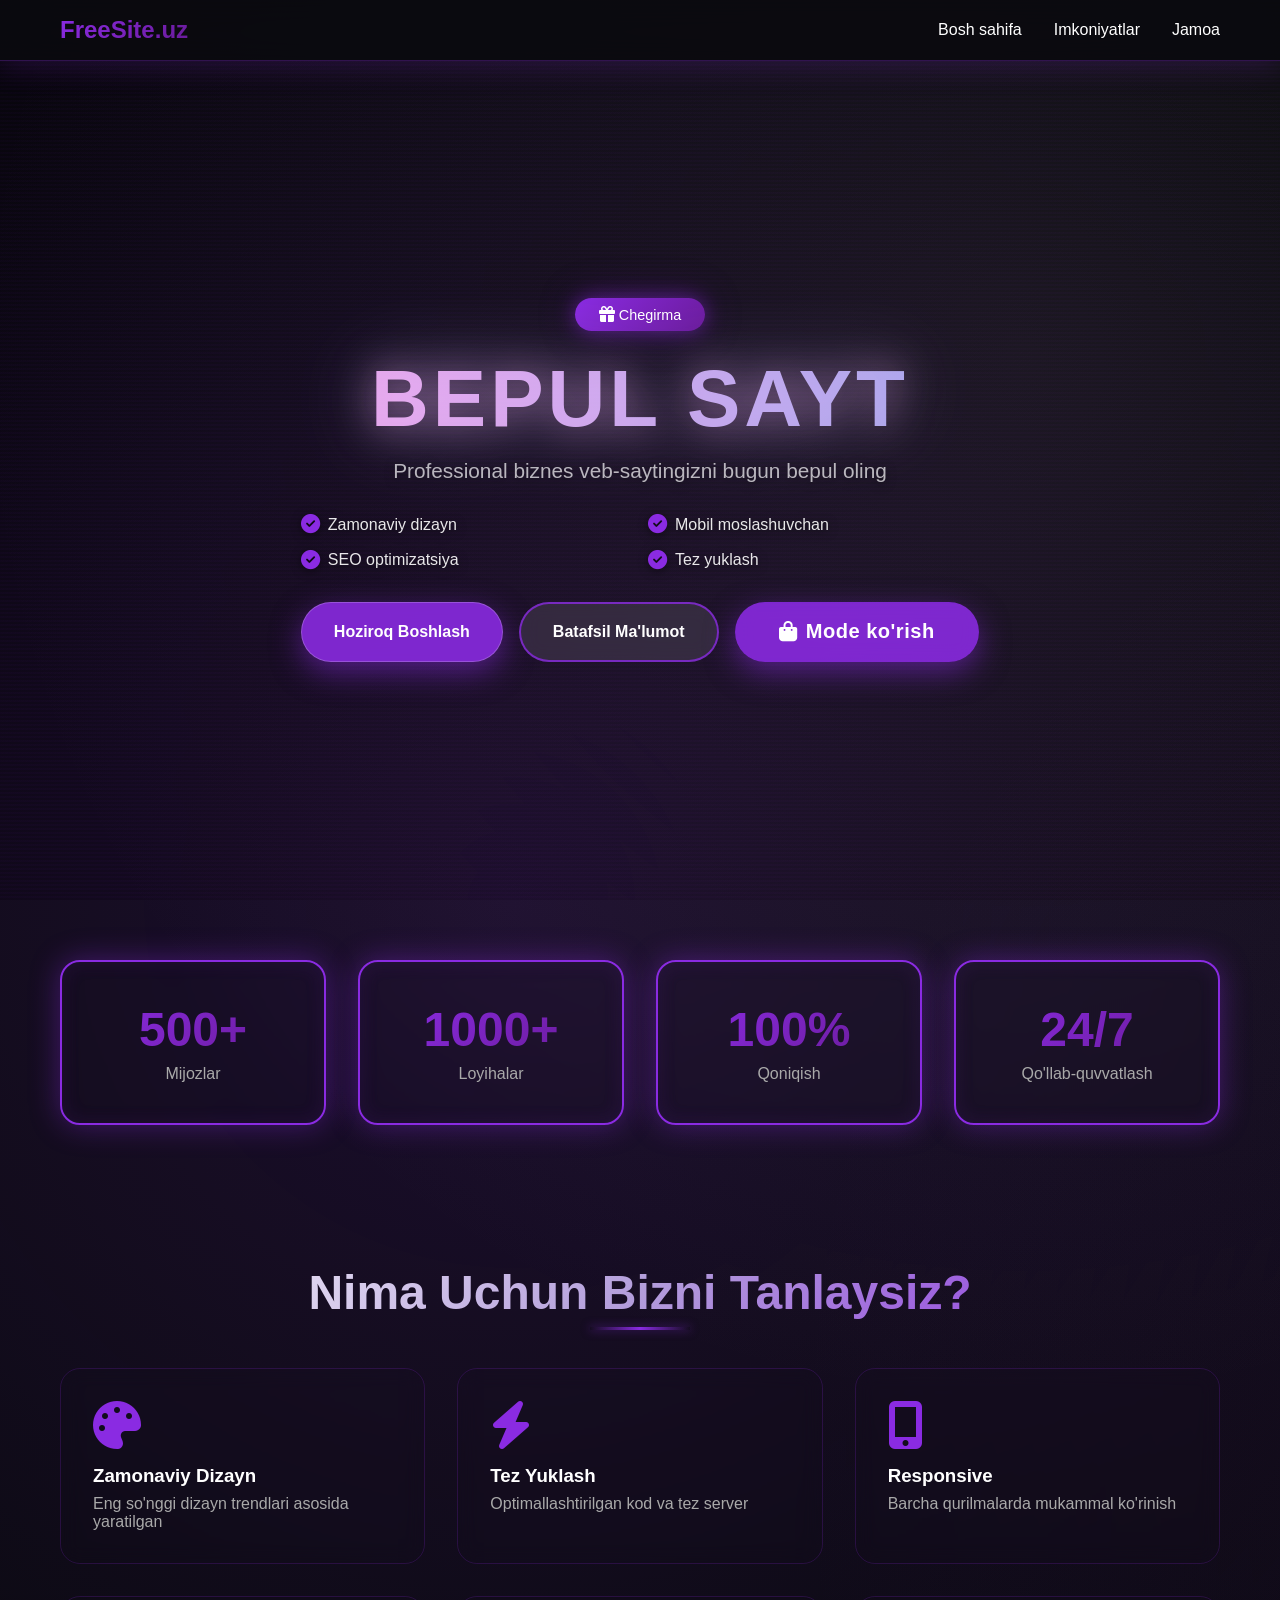
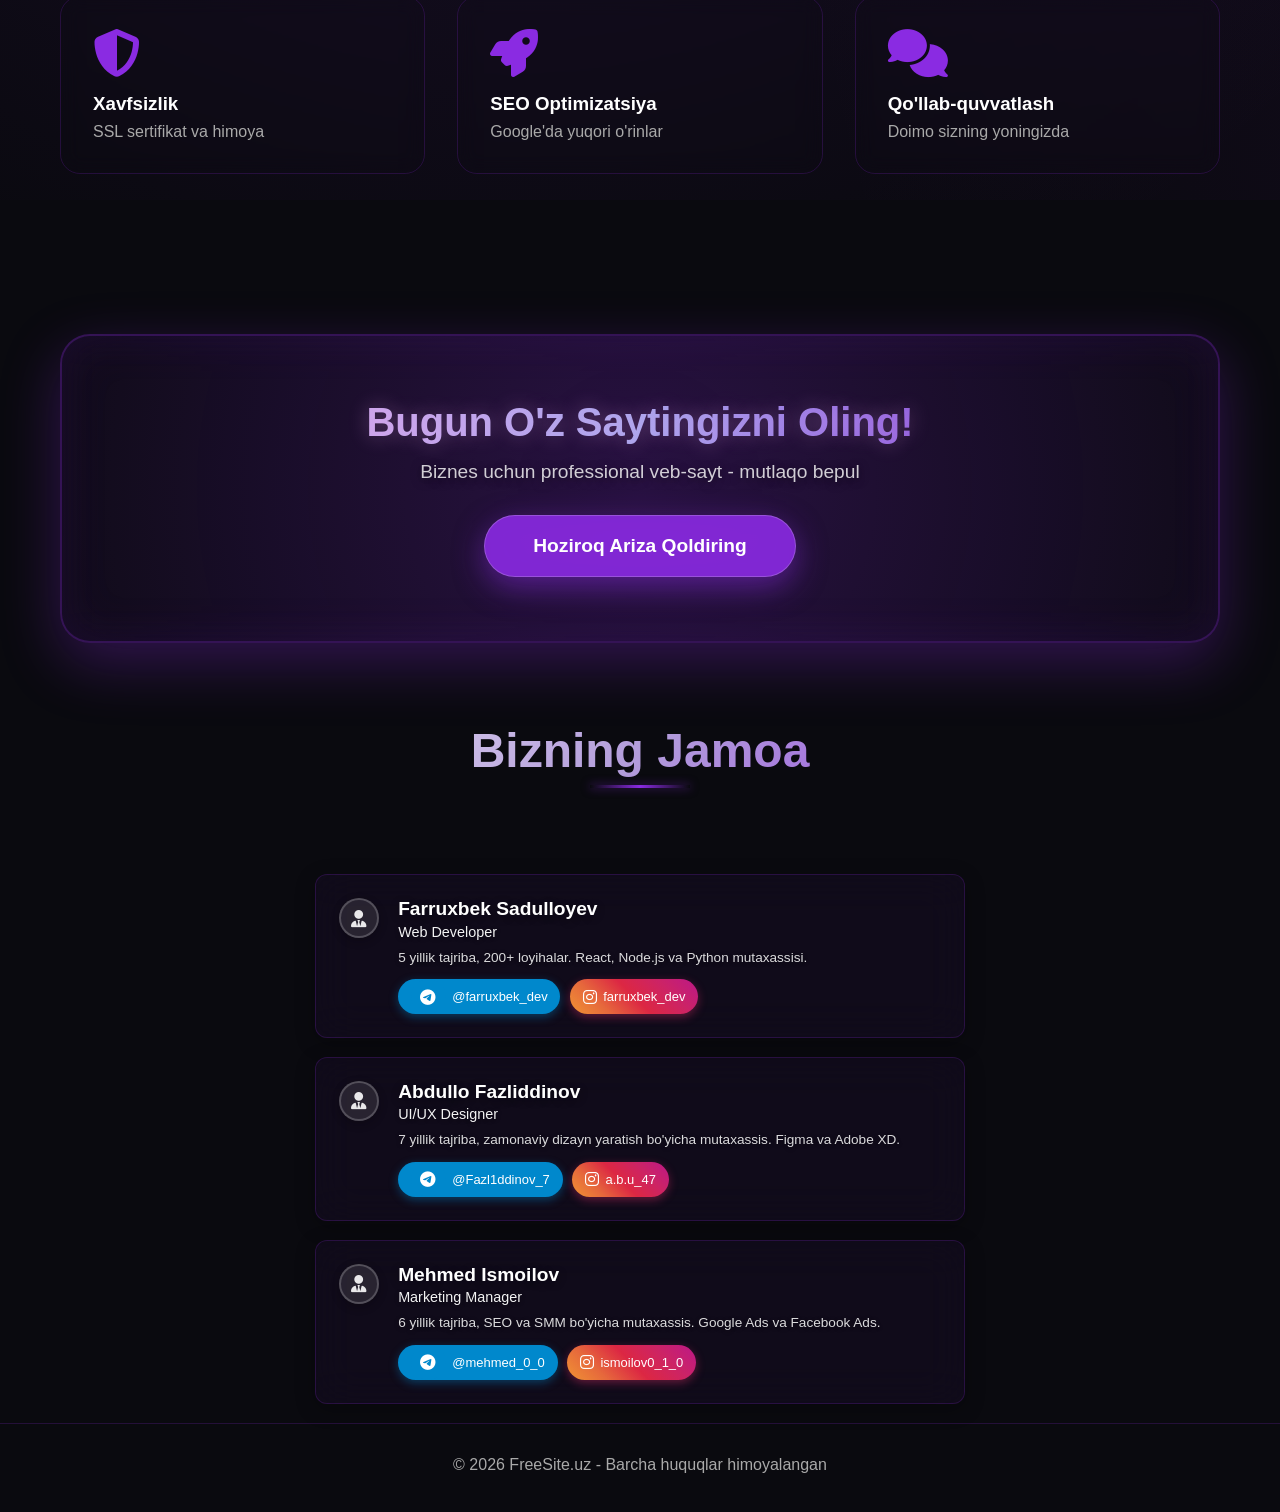
==== commit d21354a9: "Remove Aloqa from navbar" ====
--- a/index.html
+++ b/index.html
@@ -30,7 +30,6 @@
                 <li><a href="#home">Bosh sahifa</a></li>
                 <li><a href="#features">Imkoniyatlar</a></li>
                 <li><a href="#team">Jamoa</a></li>
-                <li><a href="#contact">Aloqa</a></li>
             </ul>
         </div>
     </nav>
@@ -44,7 +43,6 @@
             <li><a href="#home" onclick="closeMenu()">Bosh sahifa</a></li>
             <li><a href="#features" onclick="closeMenu()">Imkoniyatlar</a></li>
             <li><a href="#team" onclick="closeMenu()">Jamoa</a></li>
-            <li><a href="#contact" onclick="closeMenu()">Aloqa</a></li>
         </ul>
     </div>
 
